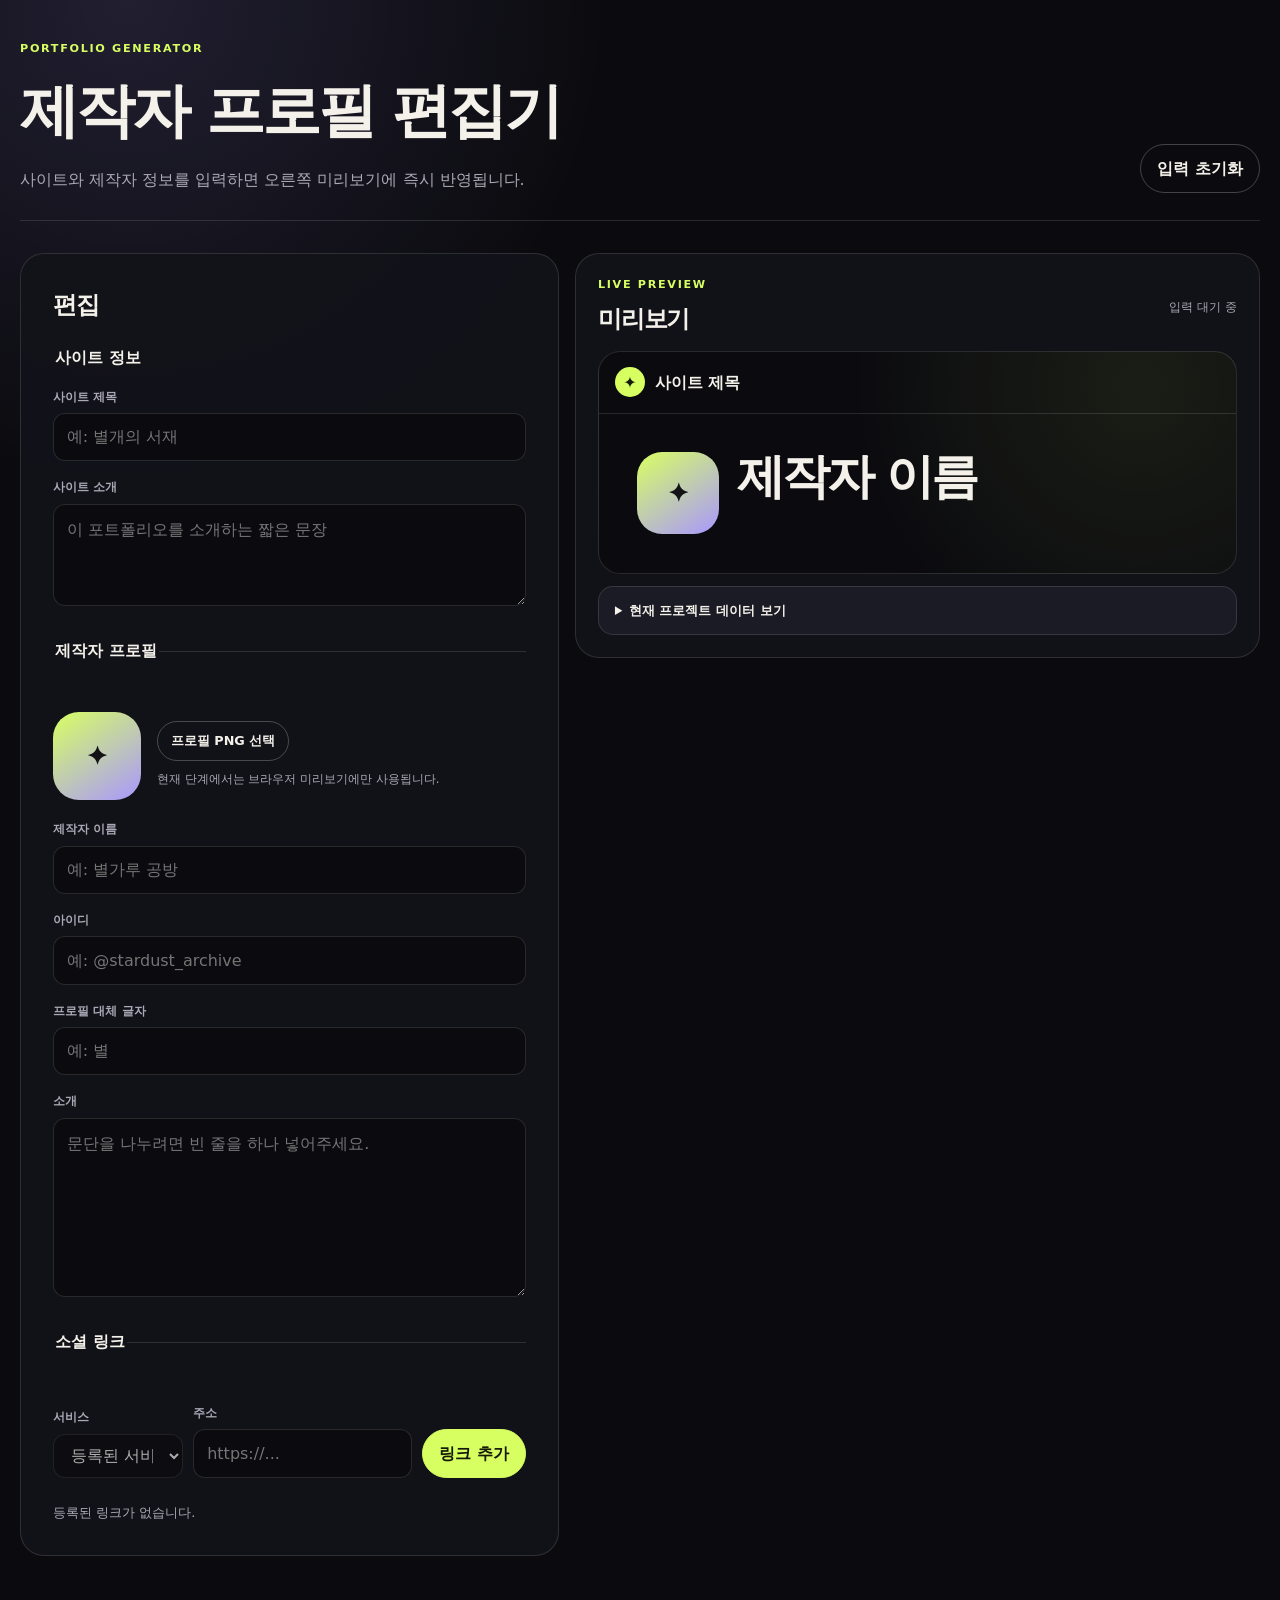
==== index.html @ fc2c6d21 "." ====
<!doctype html>
<html lang="ko">
<head>
  <meta charset="utf-8">
  <meta
    http-equiv="refresh"
    content="0; url=./generator/"
  >
  <title>포트폴리오 생성기</title>
</head>
<body>
  <p>
    <a href="./generator/">생성기 열기</a>
  </p>
</body>
</html>
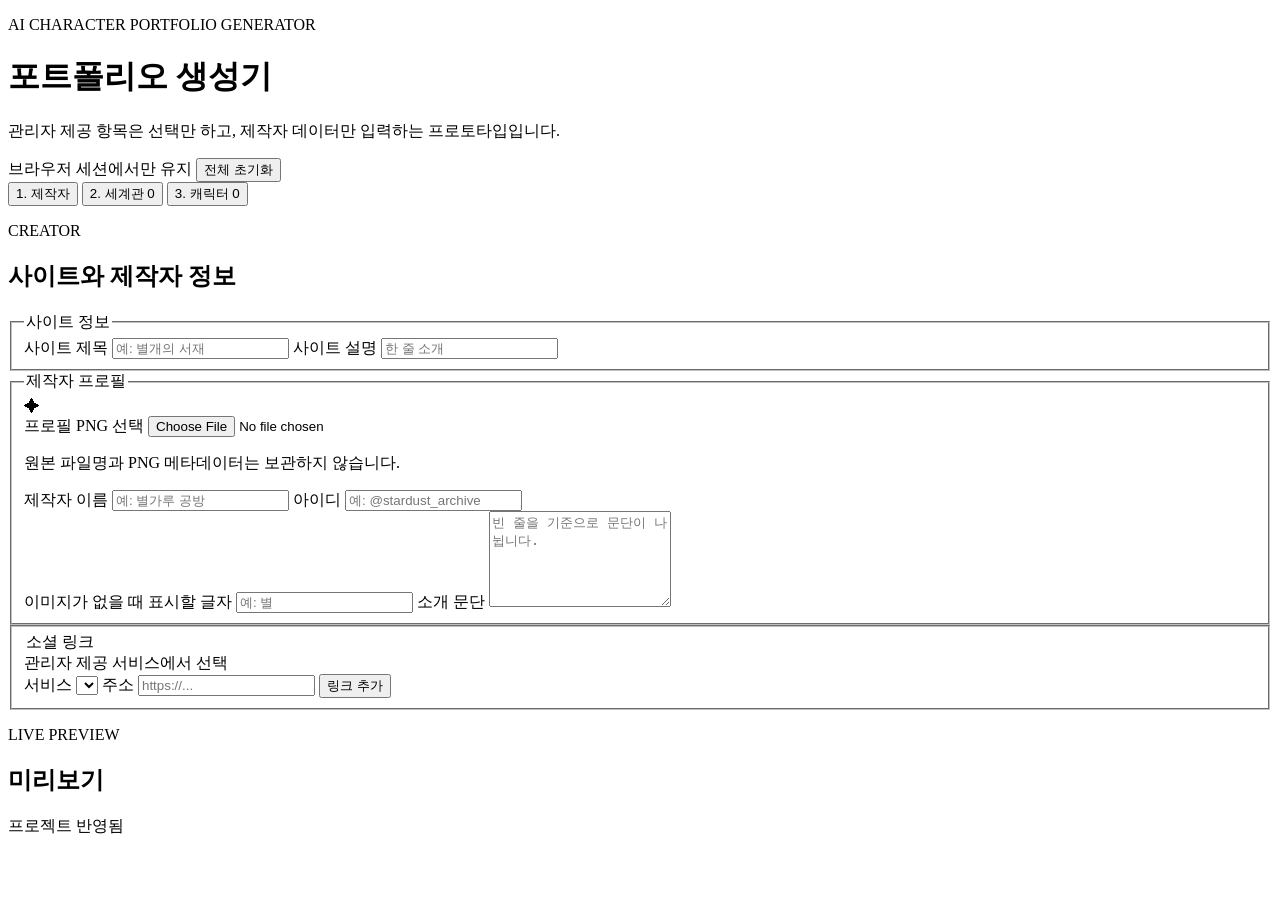
==== commit c103ca0f: "." ====
--- a/index.html
+++ b/index.html
@@ -2,15 +2,210 @@
 <html lang="ko">
 <head>
   <meta charset="utf-8">
-  <meta
-    http-equiv="refresh"
-    content="0; url=./generator/"
-  >
-  <title>포트폴리오 생성기</title>
+  <meta name="viewport" content="width=device-width, initial-scale=1">
+  <meta name="description" content="AI 캐릭터 포트폴리오 생성기 프로토타입">
+  <title>AI 캐릭터 포트폴리오 생성기</title>
+  <link rel="stylesheet" href="./generator.css">
 </head>
 <body>
-  <p>
-    <a href="./generator/">생성기 열기</a>
-  </p>
+  <header class="app-header">
+    <div>
+      <p class="eyebrow">AI CHARACTER PORTFOLIO GENERATOR</p>
+      <h1>포트폴리오 생성기</h1>
+      <p class="header-description">
+        관리자 제공 항목은 선택만 하고, 제작자 데이터만 입력하는 프로토타입입니다.
+      </p>
+    </div>
+
+    <div class="header-actions">
+      <span id="sessionStatus" class="session-status">브라우저 세션에서만 유지</span>
+      <button id="resetProjectButton" class="button button--ghost" type="button">
+        전체 초기화
+      </button>
+    </div>
+  </header>
+
+  <main class="generator-shell">
+    <nav class="editor-tabs" aria-label="생성기 편집 단계">
+      <button class="editor-tab is-active" type="button" data-editor-tab="profile">
+        1. 제작자
+      </button>
+      <button class="editor-tab" type="button" data-editor-tab="worlds">
+        2. 세계관
+        <span id="worldTabCount">0</span>
+      </button>
+      <button class="editor-tab" type="button" data-editor-tab="characters">
+        3. 캐릭터
+        <span id="characterTabCount">0</span>
+      </button>
+    </nav>
+
+    <div class="workspace">
+      <section class="editor-surface" aria-label="프로젝트 편집">
+        <section id="profilePanel" class="editor-panel is-active" data-editor-panel="profile">
+          <div class="panel-heading">
+            <div>
+              <p class="eyebrow">CREATOR</p>
+              <h2>사이트와 제작자 정보</h2>
+            </div>
+          </div>
+
+          <form id="profileForm" class="stack-form" novalidate>
+            <fieldset>
+              <legend>사이트 정보</legend>
+
+              <div class="field-grid field-grid--two">
+                <label class="field">
+                  <span>사이트 제목</span>
+                  <input id="siteTitleInput" type="text" maxlength="60" placeholder="예: 별개의 서재">
+                </label>
+
+                <label class="field">
+                  <span>사이트 설명</span>
+                  <input id="siteDescriptionInput" type="text" maxlength="180" placeholder="한 줄 소개">
+                </label>
+              </div>
+            </fieldset>
+
+            <fieldset>
+              <legend>제작자 프로필</legend>
+
+              <div class="image-upload-row">
+                <div class="editor-avatar" aria-hidden="true">
+                  <img id="avatarEditorImage" alt="" hidden>
+                  <span id="avatarEditorFallback">✦</span>
+                </div>
+
+                <div class="image-upload-copy">
+                  <label class="button button--outline file-button" for="avatarInput">
+                    프로필 PNG 선택
+                  </label>
+                  <input id="avatarInput" class="visually-hidden" type="file" accept="image/png">
+                  <p>
+                    원본 파일명과 PNG 메타데이터는 보관하지 않습니다.
+                  </p>
+                  <button id="removeAvatarButton" class="text-button text-button--danger" type="button" hidden>
+                    프로필 이미지 제거
+                  </button>
+                </div>
+              </div>
+
+              <div class="field-grid field-grid--two">
+                <label class="field">
+                  <span>제작자 이름</span>
+                  <input id="creatorNameInput" type="text" maxlength="50" placeholder="예: 별가루 공방">
+                </label>
+
+                <label class="field">
+                  <span>아이디</span>
+                  <input id="creatorHandleInput" type="text" maxlength="50" placeholder="예: @stardust_archive">
+                </label>
+              </div>
+
+              <label class="field">
+                <span>이미지가 없을 때 표시할 글자</span>
+                <input id="creatorFallbackInput" type="text" maxlength="2" placeholder="예: 별">
+              </label>
+
+              <label class="field">
+                <span>소개 문단</span>
+                <textarea id="creatorBioInput" rows="6" maxlength="1000" placeholder="빈 줄을 기준으로 문단이 나뉩니다."></textarea>
+              </label>
+            </fieldset>
+
+            <fieldset>
+              <div class="legend-row">
+                <legend>소셜 링크</legend>
+                <span class="admin-lock">관리자 제공 서비스에서 선택</span>
+              </div>
+
+              <div class="inline-builder">
+                <label class="field">
+                  <span>서비스</span>
+                  <select id="socialServiceSelect"></select>
+                </label>
+
+                <label class="field field--grow">
+                  <span>주소</span>
+                  <input id="socialUrlInput" type="url" inputmode="url" placeholder="https://...">
+                </label>
+
+                <button id="addSocialLinkButton" class="button button--primary" type="button">
+                  링크 추가
+                </button>
+              </div>
+
+              <p id="socialError" class="form-message form-message--error" role="alert" hidden></p>
+              <div id="socialLinkList" class="record-list record-list--compact"></div>
+            </fieldset>
+          </form>
+        </section>
+
+        <section id="worldsPanel" class="editor-panel" data-editor-panel="worlds" hidden>
+          <div class="panel-heading">
+            <div>
+              <p class="eyebrow">WORLDS</p>
+              <h2>세계관 관리</h2>
+            </div>
+            <button id="addWorldButton" class="button button--primary" type="button">
+              세계관 추가
+            </button>
+          </div>
+
+          <div class="manager-layout">
+            <section class="manager-list-column" aria-label="세계관 목록">
+              <div id="worldList" class="record-list"></div>
+            </section>
+
+            <section id="worldEditor" class="manager-editor-column empty-editor">
+              <p>세계관을 추가하거나 목록에서 선택하세요.</p>
+            </section>
+          </div>
+        </section>
+
+        <section id="charactersPanel" class="editor-panel" data-editor-panel="characters" hidden>
+          <div class="panel-heading">
+            <div>
+              <p class="eyebrow">CHARACTERS</p>
+              <h2>캐릭터 관리</h2>
+              <p class="panel-hint">
+                대표 캐릭터는 최대 3명입니다.
+                <strong id="featuredCount">0 / 3</strong>
+              </p>
+            </div>
+            <button id="addCharacterButton" class="button button--primary" type="button">
+              캐릭터 추가
+            </button>
+          </div>
+
+          <div class="manager-layout">
+            <section class="manager-list-column" aria-label="캐릭터 목록">
+              <div id="characterList" class="record-list"></div>
+            </section>
+
+            <section id="characterEditor" class="manager-editor-column empty-editor">
+              <p>캐릭터를 추가하거나 목록에서 선택하세요.</p>
+            </section>
+          </div>
+        </section>
+      </section>
+
+      <aside class="preview-surface" aria-label="포트폴리오 미리보기">
+        <div class="preview-heading">
+          <div>
+            <p class="eyebrow">LIVE PREVIEW</p>
+            <h2>미리보기</h2>
+          </div>
+          <span id="previewStatus">프로젝트 반영됨</span>
+        </div>
+
+        <div id="previewRoot" class="portfolio-preview" data-theme="dark"></div>
+      </aside>
+    </div>
+  </main>
+
+  <script src="./shared/admin-catalog.js"></script>
+  <script src="./shared/empty-project.js"></script>
+  <script src="./generator.js" defer></script>
 </body>
-</html>+</html>
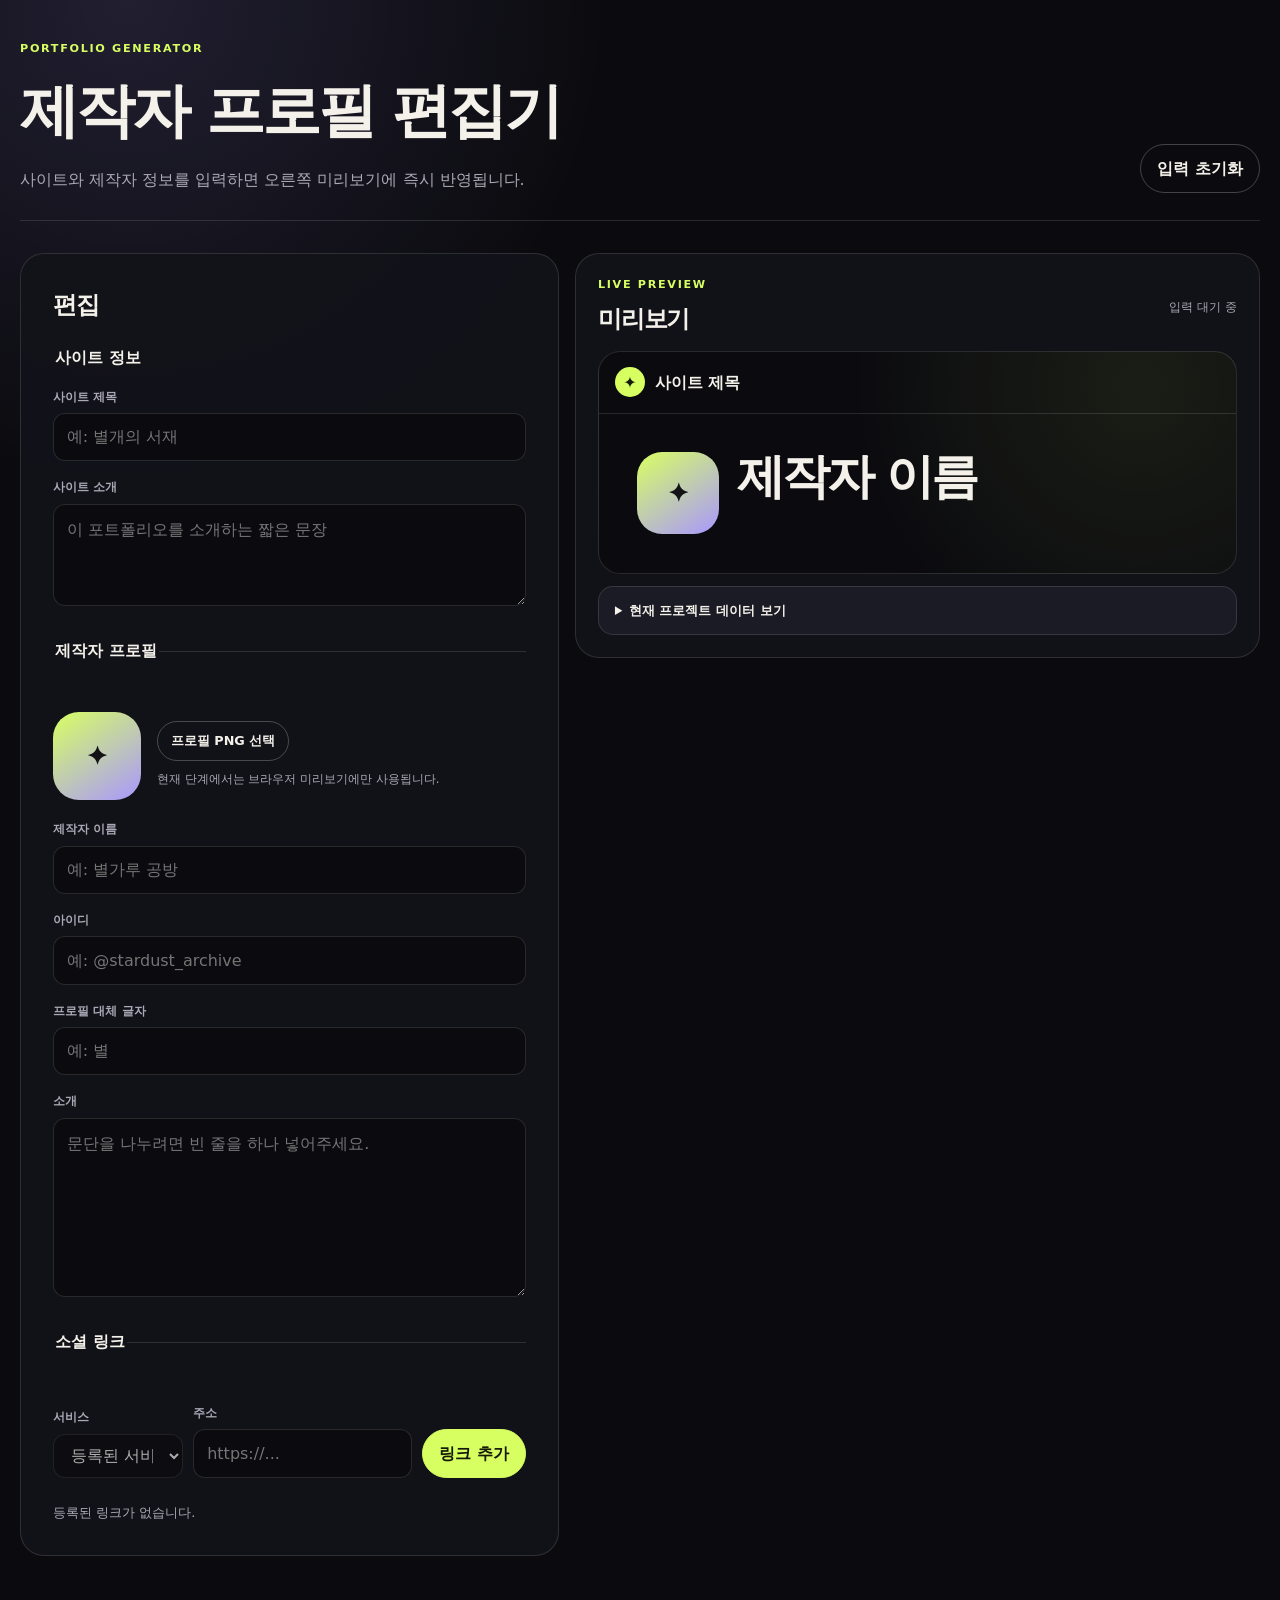
==== commit 6d344a19: "Revert "." This reverts commit c103ca0fd34646d64f149e497da7b92f575e0726." ====
--- a/index.html
+++ b/index.html
@@ -1,211 +1,16 @@
-<!doctype html>
-<html lang="ko">
-<head>
-  <meta charset="utf-8">
-  <meta name="viewport" content="width=device-width, initial-scale=1">
-  <meta name="description" content="AI 캐릭터 포트폴리오 생성기 프로토타입">
-  <title>AI 캐릭터 포트폴리오 생성기</title>
-  <link rel="stylesheet" href="./generator.css">
-</head>
-<body>
-  <header class="app-header">
-    <div>
-      <p class="eyebrow">AI CHARACTER PORTFOLIO GENERATOR</p>
-      <h1>포트폴리오 생성기</h1>
-      <p class="header-description">
-        관리자 제공 항목은 선택만 하고, 제작자 데이터만 입력하는 프로토타입입니다.
-      </p>
-    </div>
-
-    <div class="header-actions">
-      <span id="sessionStatus" class="session-status">브라우저 세션에서만 유지</span>
-      <button id="resetProjectButton" class="button button--ghost" type="button">
-        전체 초기화
-      </button>
-    </div>
-  </header>
-
-  <main class="generator-shell">
-    <nav class="editor-tabs" aria-label="생성기 편집 단계">
-      <button class="editor-tab is-active" type="button" data-editor-tab="profile">
-        1. 제작자
-      </button>
-      <button class="editor-tab" type="button" data-editor-tab="worlds">
-        2. 세계관
-        <span id="worldTabCount">0</span>
-      </button>
-      <button class="editor-tab" type="button" data-editor-tab="characters">
-        3. 캐릭터
-        <span id="characterTabCount">0</span>
-      </button>
-    </nav>
-
-    <div class="workspace">
-      <section class="editor-surface" aria-label="프로젝트 편집">
-        <section id="profilePanel" class="editor-panel is-active" data-editor-panel="profile">
-          <div class="panel-heading">
-            <div>
-              <p class="eyebrow">CREATOR</p>
-              <h2>사이트와 제작자 정보</h2>
-            </div>
-          </div>
-
-          <form id="profileForm" class="stack-form" novalidate>
-            <fieldset>
-              <legend>사이트 정보</legend>
-
-              <div class="field-grid field-grid--two">
-                <label class="field">
-                  <span>사이트 제목</span>
-                  <input id="siteTitleInput" type="text" maxlength="60" placeholder="예: 별개의 서재">
-                </label>
-
-                <label class="field">
-                  <span>사이트 설명</span>
-                  <input id="siteDescriptionInput" type="text" maxlength="180" placeholder="한 줄 소개">
-                </label>
-              </div>
-            </fieldset>
-
-            <fieldset>
-              <legend>제작자 프로필</legend>
-
-              <div class="image-upload-row">
-                <div class="editor-avatar" aria-hidden="true">
-                  <img id="avatarEditorImage" alt="" hidden>
-                  <span id="avatarEditorFallback">✦</span>
-                </div>
-
-                <div class="image-upload-copy">
-                  <label class="button button--outline file-button" for="avatarInput">
-                    프로필 PNG 선택
-                  </label>
-                  <input id="avatarInput" class="visually-hidden" type="file" accept="image/png">
-                  <p>
-                    원본 파일명과 PNG 메타데이터는 보관하지 않습니다.
-                  </p>
-                  <button id="removeAvatarButton" class="text-button text-button--danger" type="button" hidden>
-                    프로필 이미지 제거
-                  </button>
-                </div>
-              </div>
-
-              <div class="field-grid field-grid--two">
-                <label class="field">
-                  <span>제작자 이름</span>
-                  <input id="creatorNameInput" type="text" maxlength="50" placeholder="예: 별가루 공방">
-                </label>
-
-                <label class="field">
-                  <span>아이디</span>
-                  <input id="creatorHandleInput" type="text" maxlength="50" placeholder="예: @stardust_archive">
-                </label>
-              </div>
-
-              <label class="field">
-                <span>이미지가 없을 때 표시할 글자</span>
-                <input id="creatorFallbackInput" type="text" maxlength="2" placeholder="예: 별">
-              </label>
-
-              <label class="field">
-                <span>소개 문단</span>
-                <textarea id="creatorBioInput" rows="6" maxlength="1000" placeholder="빈 줄을 기준으로 문단이 나뉩니다."></textarea>
-              </label>
-            </fieldset>
-
-            <fieldset>
-              <div class="legend-row">
-                <legend>소셜 링크</legend>
-                <span class="admin-lock">관리자 제공 서비스에서 선택</span>
-              </div>
-
-              <div class="inline-builder">
-                <label class="field">
-                  <span>서비스</span>
-                  <select id="socialServiceSelect"></select>
-                </label>
-
-                <label class="field field--grow">
-                  <span>주소</span>
-                  <input id="socialUrlInput" type="url" inputmode="url" placeholder="https://...">
-                </label>
-
-                <button id="addSocialLinkButton" class="button button--primary" type="button">
-                  링크 추가
-                </button>
-              </div>
-
-              <p id="socialError" class="form-message form-message--error" role="alert" hidden></p>
-              <div id="socialLinkList" class="record-list record-list--compact"></div>
-            </fieldset>
-          </form>
-        </section>
-
-        <section id="worldsPanel" class="editor-panel" data-editor-panel="worlds" hidden>
-          <div class="panel-heading">
-            <div>
-              <p class="eyebrow">WORLDS</p>
-              <h2>세계관 관리</h2>
-            </div>
-            <button id="addWorldButton" class="button button--primary" type="button">
-              세계관 추가
-            </button>
-          </div>
-
-          <div class="manager-layout">
-            <section class="manager-list-column" aria-label="세계관 목록">
-              <div id="worldList" class="record-list"></div>
-            </section>
-
-            <section id="worldEditor" class="manager-editor-column empty-editor">
-              <p>세계관을 추가하거나 목록에서 선택하세요.</p>
-            </section>
-          </div>
-        </section>
-
-        <section id="charactersPanel" class="editor-panel" data-editor-panel="characters" hidden>
-          <div class="panel-heading">
-            <div>
-              <p class="eyebrow">CHARACTERS</p>
-              <h2>캐릭터 관리</h2>
-              <p class="panel-hint">
-                대표 캐릭터는 최대 3명입니다.
-                <strong id="featuredCount">0 / 3</strong>
-              </p>
-            </div>
-            <button id="addCharacterButton" class="button button--primary" type="button">
-              캐릭터 추가
-            </button>
-          </div>
-
-          <div class="manager-layout">
-            <section class="manager-list-column" aria-label="캐릭터 목록">
-              <div id="characterList" class="record-list"></div>
-            </section>
-
-            <section id="characterEditor" class="manager-editor-column empty-editor">
-              <p>캐릭터를 추가하거나 목록에서 선택하세요.</p>
-            </section>
-          </div>
-        </section>
-      </section>
-
-      <aside class="preview-surface" aria-label="포트폴리오 미리보기">
-        <div class="preview-heading">
-          <div>
-            <p class="eyebrow">LIVE PREVIEW</p>
-            <h2>미리보기</h2>
-          </div>
-          <span id="previewStatus">프로젝트 반영됨</span>
-        </div>
-
-        <div id="previewRoot" class="portfolio-preview" data-theme="dark"></div>
-      </aside>
-    </div>
-  </main>
-
-  <script src="./shared/admin-catalog.js"></script>
-  <script src="./shared/empty-project.js"></script>
-  <script src="./generator.js" defer></script>
-</body>
-</html>
+<!doctype html>
+<html lang="ko">
+<head>
+  <meta charset="utf-8">
+  <meta
+    http-equiv="refresh"
+    content="0; url=./generator/"
+  >
+  <title>포트폴리오 생성기</title>
+</head>
+<body>
+  <p>
+    <a href="./generator/">생성기 열기</a>
+  </p>
+</body>
+</html>
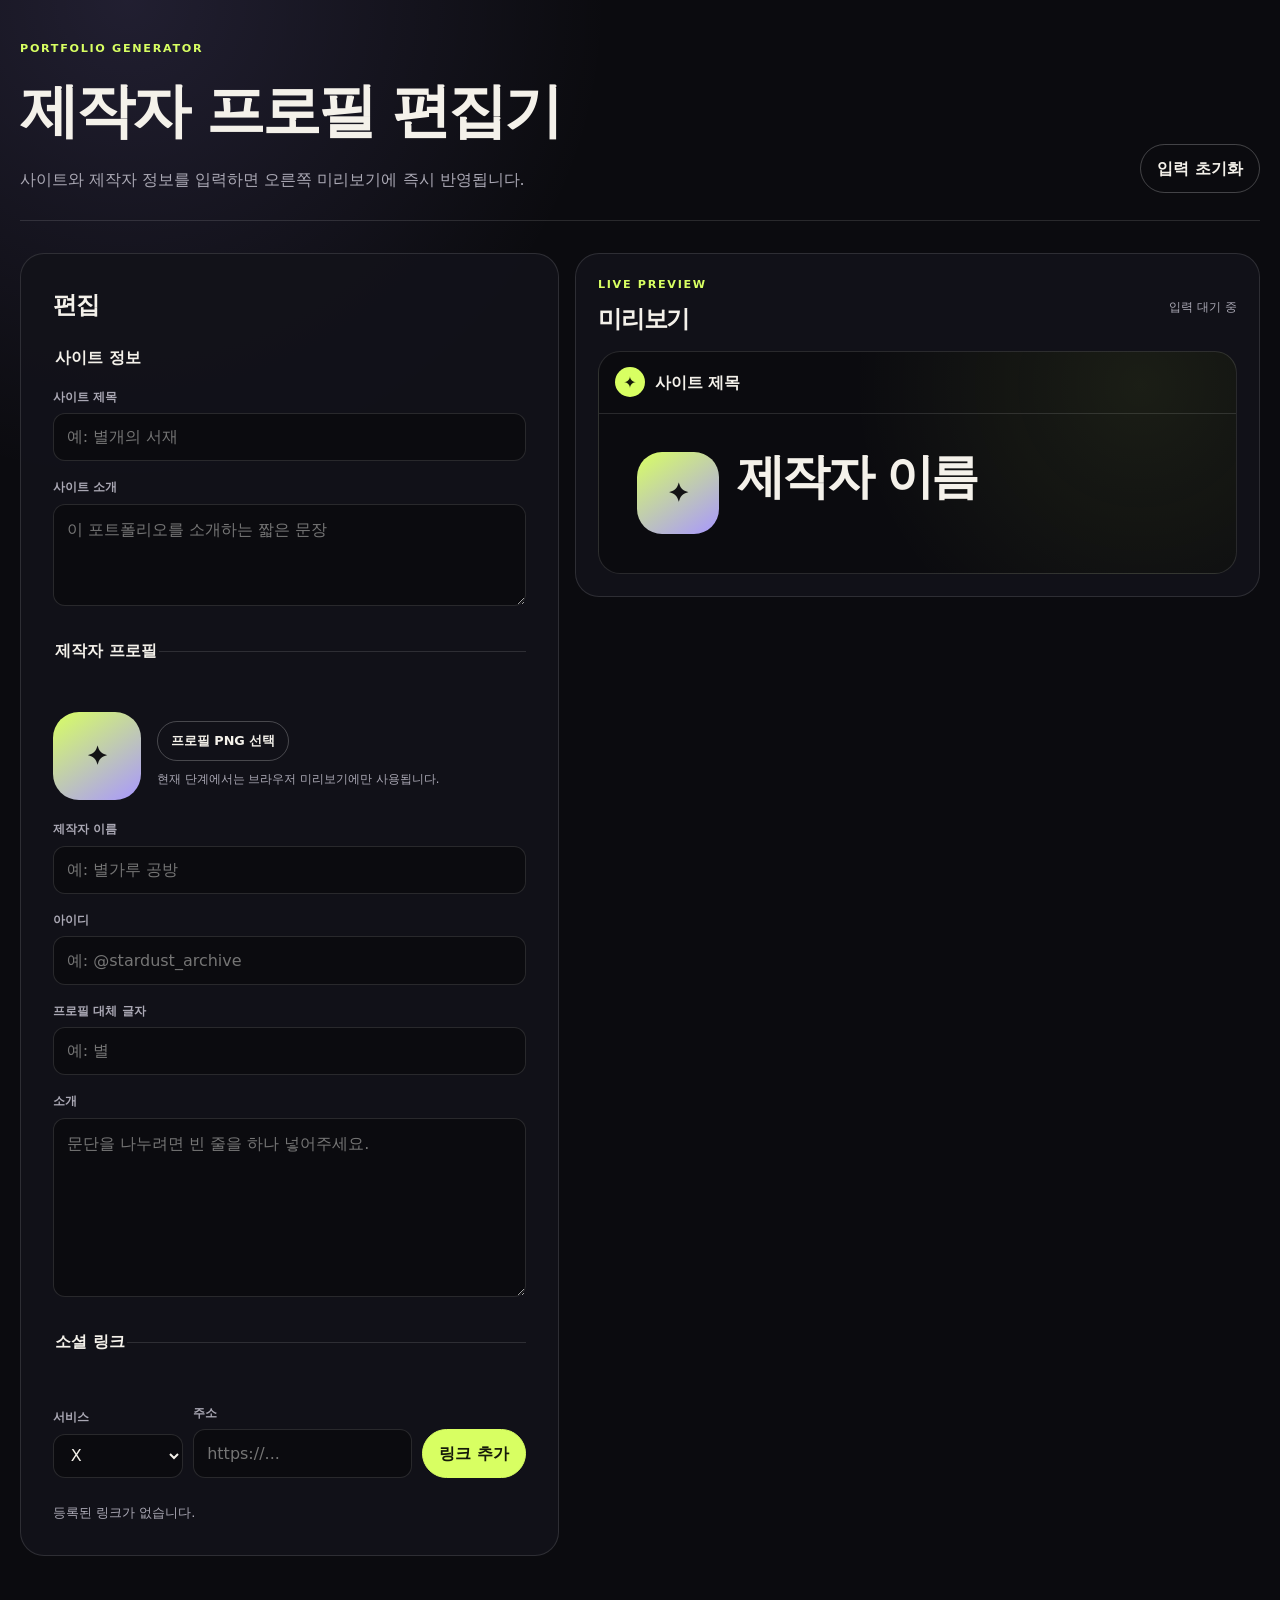
==== commit 4d06c57e: "메인 인덱스" ====
--- a/index.html
+++ b/index.html
@@ -1,16 +1,18 @@
-<!doctype html>
-<html lang="ko">
-<head>
-  <meta charset="utf-8">
-  <meta
-    http-equiv="refresh"
-    content="0; url=./generator/"
-  >
-  <title>포트폴리오 생성기</title>
-</head>
-<body>
-  <p>
-    <a href="./generator/">생성기 열기</a>
-  </p>
-</body>
-</html>+<!doctype html>
+<html lang="ko">
+<head>
+  <meta charset="utf-8">
+  <meta name="viewport" content="width=device-width, initial-scale=1">
+  <meta http-equiv="refresh" content="0; url=./generator/">
+  <title>포트폴리오 생성기</title>
+  <script>
+    window.location.replace("./generator/");
+  </script>
+</head>
+<body>
+  <p>
+    생성기로 이동하지 않으면
+    <a href="./generator/">여기를 눌러주세요.</a>
+  </p>
+</body>
+</html>
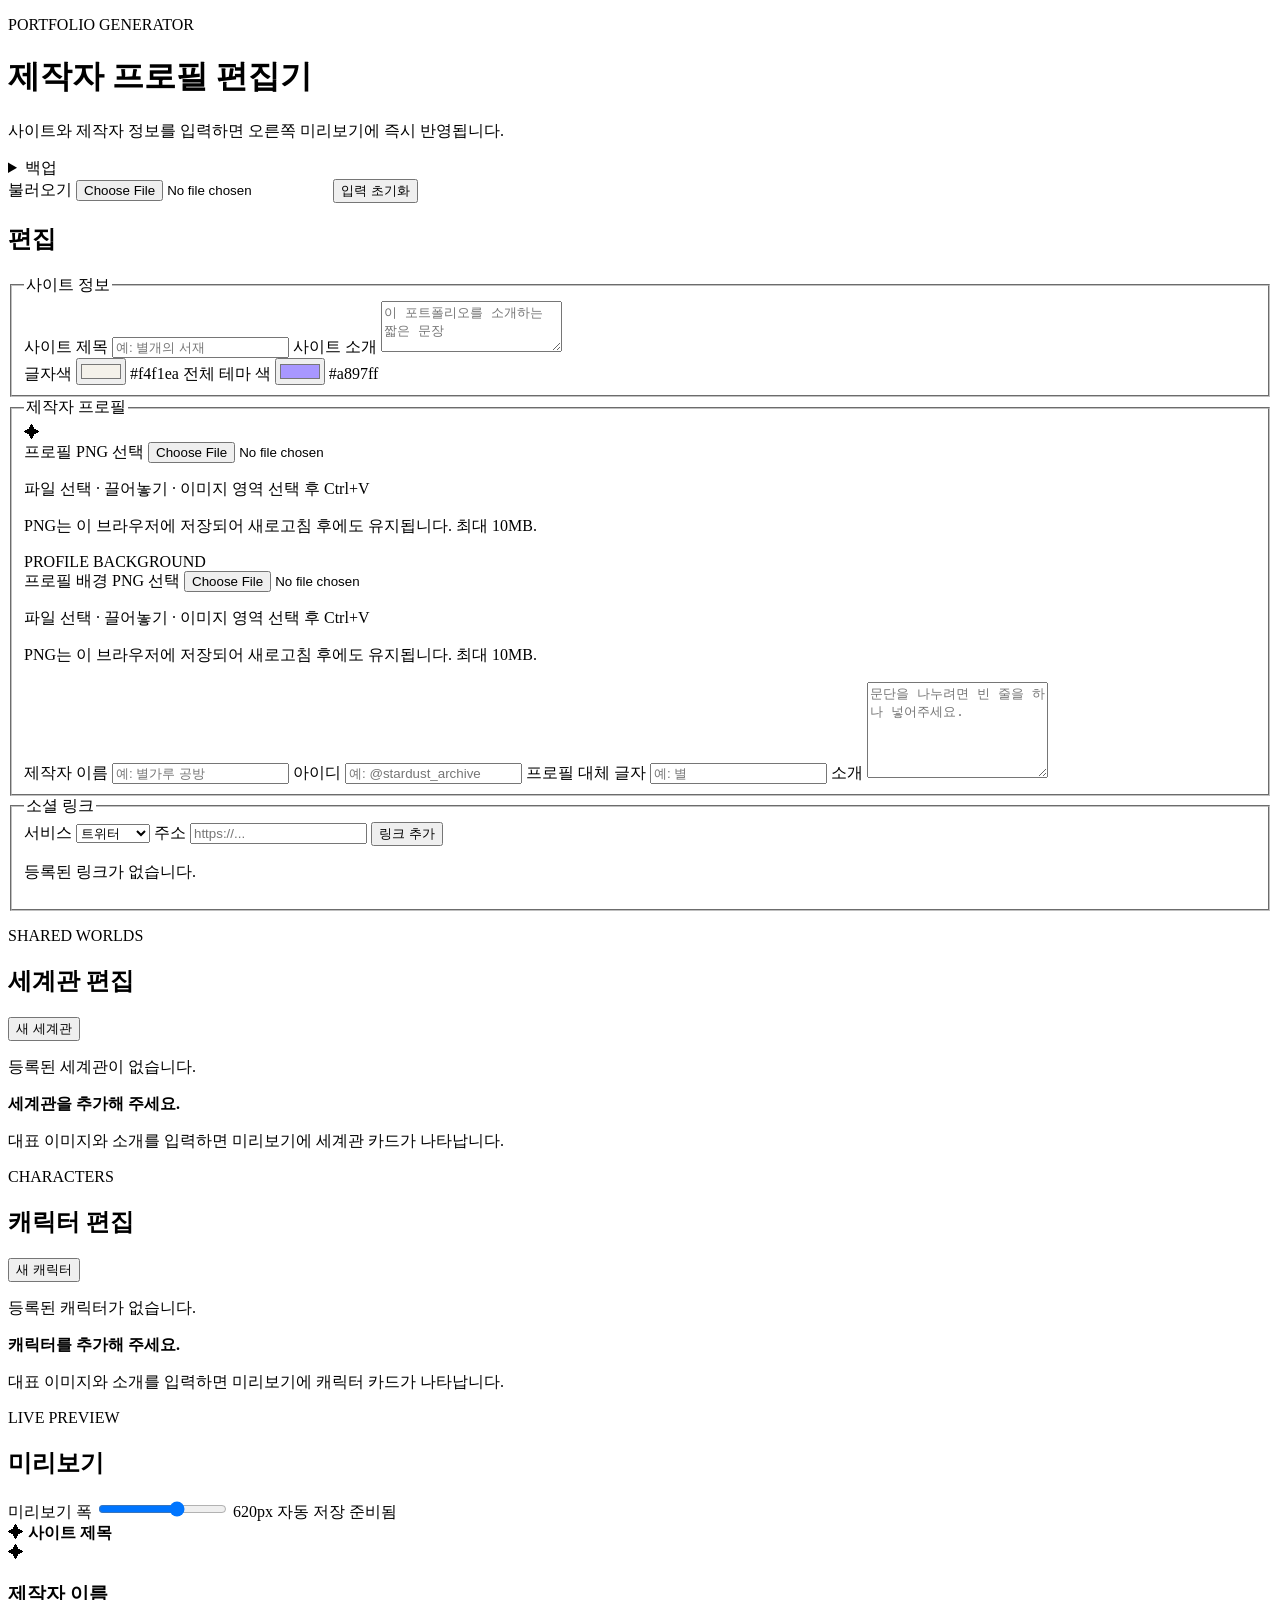
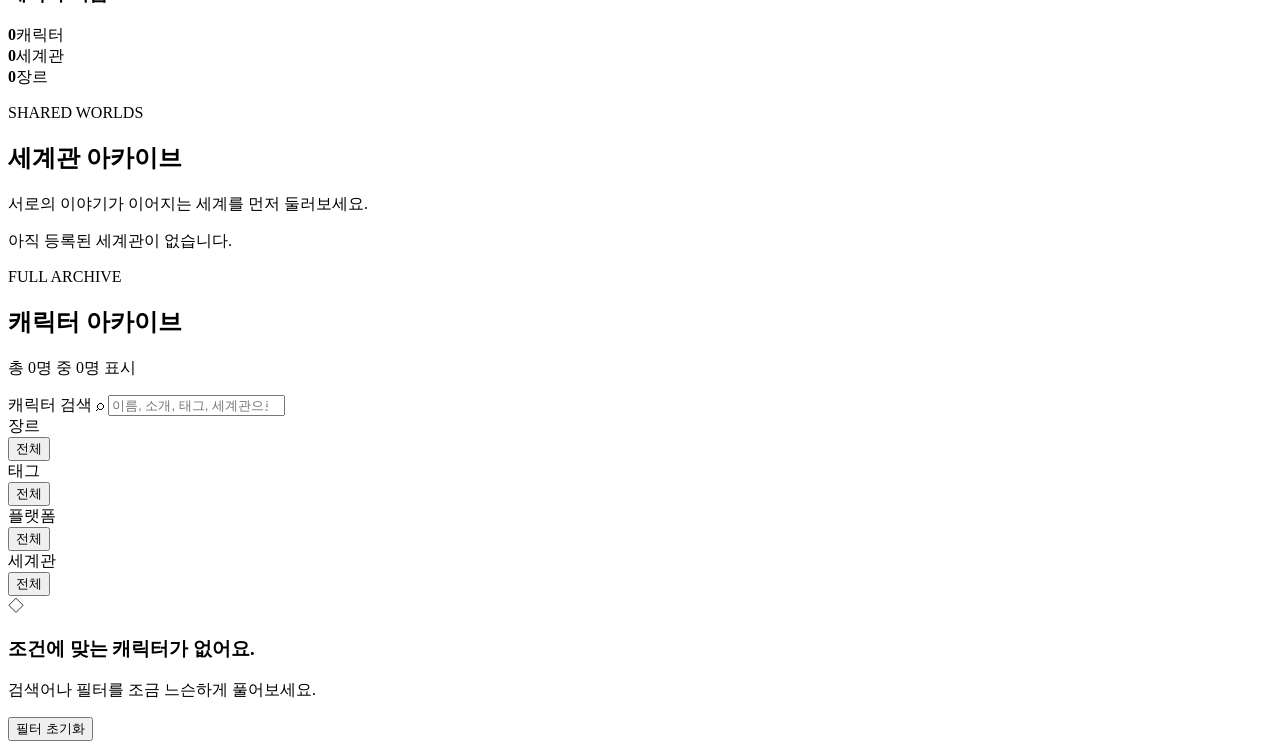
==== commit ae57fec1: "백업 수정" ====
--- a/index.html
+++ b/index.html
@@ -3,16 +3,812 @@
 <head>
   <meta charset="utf-8">
   <meta name="viewport" content="width=device-width, initial-scale=1">
-  <meta http-equiv="refresh" content="0; url=./generator/">
-  <title>포트폴리오 생성기</title>
-  <script>
-    window.location.replace("./generator/");
-  </script>
+  <title>AI 캐릭터 포트폴리오 생성기</title>
+  <link rel="stylesheet" href="./generator.css">
 </head>
 <body>
-  <p>
-    생성기로 이동하지 않으면
-    <a href="./generator/">여기를 눌러주세요.</a>
-  </p>
+  <header class="app-header">
+    <div>
+      <p class="eyebrow">PORTFOLIO GENERATOR</p>
+      <h1>제작자 프로필 편집기</h1>
+      <p>사이트와 제작자 정보를 입력하면 오른쪽 미리보기에 즉시 반영됩니다.</p>
+    </div>
+
+    <div class="header-actions" aria-label="프로젝트 관리">
+      <details class="backup-menu" id="backupMenu">
+        <summary class="secondary-button">백업</summary>
+        <div class="backup-menu-panel" aria-label="백업 형식 선택">
+          <button id="downloadTextBackupButton" type="button">
+            <strong>텍스트 저장</strong>
+            <small>프로젝트 데이터만 JSON으로 저장</small>
+          </button>
+          <button id="downloadFullBackupButton" type="button">
+            <strong>Netlify 배포 ZIP</strong>
+            <small>현재 포트폴리오와 PNG·MP3를 배포용 ZIP으로 저장</small>
+          </button>
+        </div>
+      </details>
+
+      <label class="secondary-button import-project-button" for="importProjectInput">
+        불러오기
+      </label>
+      <input
+        id="importProjectInput"
+        class="file-input"
+        type="file"
+        accept=".json,.zip,application/json,application/zip"
+      >
+
+      <button id="resetProjectButton" class="secondary-button" type="button">
+        입력 초기화
+      </button>
+    </div>
+  </header>
+
+  <main class="generator-layout">
+    <section class="editor-panel" aria-labelledby="editorTitle">
+      <h2 id="editorTitle">편집</h2>
+
+      <form id="profileForm" novalidate>
+        <fieldset>
+          <legend>사이트 정보</legend>
+
+          <label>
+            <span>사이트 제목</span>
+            <input
+              id="siteTitleInput"
+              type="text"
+              maxlength="60"
+              placeholder="예: 별개의 서재"
+            >
+          </label>
+
+          <label>
+            <span>사이트 소개</span>
+            <textarea
+              id="siteDescriptionInput"
+              rows="3"
+              maxlength="180"
+              placeholder="이 포트폴리오를 소개하는 짧은 문장"
+            ></textarea>
+          </label>
+
+          <div class="site-color-controls" aria-label="사이트 색상">
+            <label class="site-color-control">
+              <span>글자색</span>
+              <span class="site-color-input-row">
+                <input id="siteTextColorInput" type="color" value="#f4f1ea">
+                <output id="siteTextColorValue" for="siteTextColorInput">#f4f1ea</output>
+              </span>
+            </label>
+            <label class="site-color-control">
+              <span>전체 테마 색</span>
+              <span class="site-color-input-row">
+                <input id="siteThemeColorInput" type="color" value="#a897ff">
+                <output id="siteThemeColorValue" for="siteThemeColorInput">#a897ff</output>
+              </span>
+            </label>
+          </div>
+        </fieldset>
+
+        <fieldset>
+          <legend>제작자 프로필</legend>
+
+          <div class="avatar-editor image-drop-zone" data-image-drop-target="avatar" tabindex="0" role="group" aria-label="프로필 이미지 업로드 영역">
+            <div class="avatar-preview" aria-hidden="true">
+              <img id="avatarEditorPreview" alt="" hidden>
+              <span id="avatarEditorFallback">✦</span>
+            </div>
+
+            <div>
+              <label class="file-label" for="avatarInput">
+                프로필 PNG 선택
+              </label>
+              <input
+                id="avatarInput"
+                class="file-input"
+                type="file"
+                accept="image/png"
+              >
+              <p class="image-input-hint">파일 선택 · 끌어놓기 · 이미지 영역 선택 후 Ctrl+V</p>
+              <p
+                id="avatarStorageStatus"
+                class="field-help"
+                role="status"
+                aria-live="polite"
+              >
+                PNG는 이 브라우저에 저장되어 새로고침 후에도 유지됩니다.
+                최대 10MB.
+              </p>
+              <button id="removeAvatarButton" class="text-button" type="button" hidden>
+                이미지 제거
+              </button>
+            </div>
+          </div>
+
+          <div
+            class="profile-background-editor image-drop-zone"
+            data-image-drop-target="profile-background"
+            tabindex="0"
+            role="group"
+            aria-label="프로필 배경 이미지 업로드 영역"
+          >
+            <div class="profile-background-editor-preview" aria-hidden="true">
+              <img id="profileBackgroundEditorPreview" alt="" hidden>
+              <span id="profileBackgroundEditorFallback">PROFILE BACKGROUND</span>
+            </div>
+            <div>
+              <label class="file-label" for="profileBackgroundInput">
+                프로필 배경 PNG 선택
+              </label>
+              <input
+                id="profileBackgroundInput"
+                class="file-input"
+                type="file"
+                accept="image/png"
+              >
+              <p class="image-input-hint">
+                파일 선택 · 끌어놓기 · 이미지 영역 선택 후 Ctrl+V
+              </p>
+              <p
+                id="profileBackgroundStorageStatus"
+                class="field-help"
+                role="status"
+                aria-live="polite"
+              >
+                PNG는 이 브라우저에 저장되어 새로고침 후에도 유지됩니다.
+                최대 10MB.
+              </p>
+              <button
+                id="removeProfileBackgroundButton"
+                class="text-button"
+                type="button"
+                hidden
+              >
+                배경 이미지 제거
+              </button>
+            </div>
+          </div>
+
+          <label>
+            <span>제작자 이름</span>
+            <input
+              id="creatorNameInput"
+              type="text"
+              maxlength="50"
+              placeholder="예: 별가루 공방"
+            >
+          </label>
+
+          <label>
+            <span>아이디</span>
+            <input
+              id="creatorHandleInput"
+              type="text"
+              maxlength="50"
+              placeholder="예: @stardust_archive"
+            >
+          </label>
+
+          <label>
+            <span>프로필 대체 글자</span>
+            <input
+              id="creatorFallbackInput"
+              type="text"
+              maxlength="2"
+              placeholder="예: 별"
+            >
+          </label>
+
+          <label>
+            <span>소개</span>
+            <textarea
+              id="creatorBioInput"
+              rows="6"
+              maxlength="800"
+              placeholder="문단을 나누려면 빈 줄을 하나 넣어주세요."
+            ></textarea>
+          </label>
+        </fieldset>
+
+        <fieldset>
+          <legend>소셜 링크</legend>
+
+          <div class="social-entry">
+            <label>
+              <span>서비스</span>
+              <select id="socialServiceSelect"></select>
+            </label>
+
+            <label>
+              <span>주소</span>
+              <input
+                id="socialUrlInput"
+                type="url"
+                inputmode="url"
+                placeholder="https://..."
+              >
+            </label>
+
+            <button id="addSocialLinkButton" class="primary-button" type="button">
+              링크 추가
+            </button>
+          </div>
+
+          <p id="socialError" class="form-error" role="alert" hidden></p>
+
+          <div id="socialLinkList" class="social-link-list">
+            <p class="empty-message">등록된 링크가 없습니다.</p>
+          </div>
+        </fieldset>
+      </form>
+
+      <section class="world-editor-section" aria-labelledby="worldEditorTitle">
+        <header class="editor-section-heading">
+          <div>
+            <p class="eyebrow">SHARED WORLDS</p>
+            <h2 id="worldEditorTitle">세계관 편집</h2>
+          </div>
+          <button id="addWorldButton" class="primary-button" type="button">
+            새 세계관
+          </button>
+        </header>
+
+        <div class="world-editor-layout">
+          <aside class="world-editor-sidebar" aria-label="세계관 목록">
+            <div id="worldEditorList" class="world-editor-list">
+              <p class="empty-message">등록된 세계관이 없습니다.</p>
+            </div>
+          </aside>
+
+          <div id="worldEditorEmpty" class="world-editor-empty">
+            <strong>세계관을 추가해 주세요.</strong>
+            <p>대표 이미지와 소개를 입력하면 미리보기에 세계관 카드가 나타납니다.</p>
+          </div>
+
+          <form id="worldForm" class="world-form" novalidate hidden>
+            <div class="world-form-actions" aria-label="선택한 세계관 관리">
+              <button id="moveWorldUpButton" class="secondary-button" type="button">
+                위로
+              </button>
+              <button id="moveWorldDownButton" class="secondary-button" type="button">
+                아래로
+              </button>
+              <button id="deleteWorldButton" class="danger-button" type="button">
+                세계관 삭제
+              </button>
+            </div>
+
+            <div class="world-image-editor image-drop-zone" data-image-drop-target="world" tabindex="0" role="group" aria-label="세계관 이미지 업로드 영역">
+              <div class="world-image-editor-preview" aria-hidden="true">
+                <img id="worldImageEditorPreview" alt="" hidden>
+                <span id="worldImageEditorFallback">WORLD</span>
+              </div>
+
+              <div>
+                <label class="file-label" for="worldImageInput">
+                  세계관 대표 PNG 선택
+                </label>
+                <input
+                  id="worldImageInput"
+                  class="file-input"
+                  type="file"
+                  accept="image/png"
+                >
+                <p class="image-input-hint">파일 선택 · 끌어놓기 · 이미지 영역 선택 후 Ctrl+V</p>
+                <p
+                  id="worldImageStorageStatus"
+                  class="field-help"
+                  role="status"
+                  aria-live="polite"
+                >
+                  PNG는 이 브라우저에 저장되어 새로고침 후에도 유지됩니다. 최대 10MB.
+                </p>
+                <button id="removeWorldImageButton" class="text-button" type="button" hidden>
+                  이미지 제거
+                </button>
+              </div>
+            </div>
+
+            <label>
+              <span>세계관 이름</span>
+              <input
+                id="worldNameInput"
+                type="text"
+                placeholder="예: 별의 왕관"
+              >
+            </label>
+
+            <label>
+              <span>부제</span>
+              <input
+                id="worldSubtitleInput"
+                type="text"
+                placeholder="예: 사라진 별과 패전국을 둘러싼 왕국 연대기"
+              >
+            </label>
+
+            <label>
+              <span>태그</span>
+              <input
+                id="worldTagsInput"
+                type="text"
+                placeholder="왕국, 천문, 정치극"
+              >
+              <small class="field-help">쉼표로 구분해 주세요.</small>
+            </label>
+
+            <label>
+              <span>세계관 소개</span>
+              <textarea
+                id="worldDescriptionInput"
+                rows="7"
+                placeholder="문단을 나누려면 빈 줄을 하나 넣어주세요."
+              ></textarea>
+            </label>
+
+            <details
+              class="world-music-editor music-editor editor-fold"
+              aria-labelledby="worldMusicTitle"
+            >
+              <summary class="editor-fold-summary">
+                <span>
+                  <strong class="field-label" id="worldMusicTitle">음악</strong>
+                  <small>세계관과 어울리는 MP3 또는 YouTube 음악을 등록합니다.</small>
+                </span>
+                <b aria-hidden="true">⌄</b>
+              </summary>
+              <div class="editor-fold-body">
+                <div class="editor-fold-action-row">
+                  <button id="addWorldMusicButton" class="secondary-button" type="button">트랙 추가</button>
+                </div>
+                <p class="field-help">MP3는 브라우저에 저장되고 전체 백업 ZIP에 포함됩니다. YouTube는 링크만 저장됩니다.</p>
+                <div id="worldMusicList" class="music-editor-list">
+                  <p class="empty-message">등록된 음악이 없습니다.</p>
+                </div>
+              </div>
+            </details>
+
+            <details
+              class="world-character-link-editor editor-fold"
+              aria-labelledby="worldCharacterLinkTitle"
+            >
+              <summary class="editor-fold-summary">
+                <span>
+                  <strong class="field-label" id="worldCharacterLinkTitle">연결 캐릭터</strong>
+                  <small>현재 세계관에 포함할 캐릭터를 선택합니다.</small>
+                </span>
+                <b aria-hidden="true">⌄</b>
+              </summary>
+              <div class="editor-fold-body">
+                <div id="worldCharacterLinkList" class="world-character-link-list">
+                  <p class="empty-message">등록된 캐릭터가 없습니다.</p>
+                </div>
+              </div>
+            </details>
+
+            <details class="world-section-editor editor-fold" aria-labelledby="worldSectionsTitle">
+              <summary class="editor-fold-summary">
+                <span>
+                  <strong class="field-label" id="worldSectionsTitle">추가 정보</strong>
+                  <small>세계의 핵심, 주요 갈등처럼 상세창에 표시할 내용을 추가합니다.</small>
+                </span>
+                <b aria-hidden="true">⌄</b>
+              </summary>
+              <div class="editor-fold-body">
+                <div class="editor-fold-action-row">
+                  <button id="addWorldSectionButton" class="secondary-button" type="button">항목 추가</button>
+                </div>
+                <div id="worldSectionList" class="world-section-editor-list">
+                  <p class="empty-message">추가 정보가 없습니다.</p>
+                </div>
+              </div>
+            </details>
+          </form>
+        </div>
+      </section>
+
+      <section class="character-editor-section" aria-labelledby="characterEditorTitle">
+        <header class="character-editor-heading">
+          <div>
+            <p class="eyebrow">CHARACTERS</p>
+            <h2 id="characterEditorTitle">캐릭터 편집</h2>
+          </div>
+          <button id="addCharacterButton" class="primary-button" type="button">
+            새 캐릭터
+          </button>
+        </header>
+
+        <div class="character-editor-layout">
+          <aside class="character-editor-sidebar" aria-label="캐릭터 목록">
+            <div id="characterEditorList" class="character-editor-list">
+              <p class="empty-message">등록된 캐릭터가 없습니다.</p>
+            </div>
+          </aside>
+
+          <div id="characterEditorEmpty" class="character-editor-empty">
+            <strong>캐릭터를 추가해 주세요.</strong>
+            <p>대표 이미지와 소개를 입력하면 미리보기에 캐릭터 카드가 나타납니다.</p>
+          </div>
+
+          <form id="characterForm" class="character-form" novalidate hidden>
+            <div class="character-form-actions" aria-label="선택한 캐릭터 관리">
+              <button id="moveCharacterUpButton" class="secondary-button" type="button">위로</button>
+              <button id="moveCharacterDownButton" class="secondary-button" type="button">아래로</button>
+              <button id="deleteCharacterButton" class="character-danger-button" type="button">캐릭터 삭제</button>
+            </div>
+
+            <details class="character-image-editor editor-fold image-drop-zone" data-image-drop-target="character" tabindex="0" aria-labelledby="characterImagesTitle" open>
+              <summary class="editor-fold-summary">
+                <span>
+                  <strong class="character-field-label" id="characterImagesTitle">캐릭터 이미지</strong>
+                  <small>PNG 이미지를 최대 5장까지 등록할 수 있습니다. 첫 이미지가 대표 이미지입니다.</small>
+                </span>
+                <b aria-hidden="true">⌄</b>
+              </summary>
+              <div class="editor-fold-body">
+                <div class="editor-fold-action-row">
+                  <label class="file-label" for="characterImageInput">PNG 추가</label>
+                  <input id="characterImageInput" class="file-input" type="file" accept="image/png" multiple>
+                </div>
+                <p class="image-input-hint">파일 선택 · 끌어놓기 · 이미지 영역 선택 후 Ctrl+V</p>
+                <p id="characterImageStorageStatus" class="field-help" role="status" aria-live="polite">
+                  PNG는 이 브라우저에 저장되어 새로고침 후에도 유지됩니다. 이미지당 최대 10MB.
+                </p>
+                <div id="characterImageList" class="character-image-list">
+                  <p class="empty-message">등록된 이미지가 없습니다.</p>
+                </div>
+              </div>
+            </details>
+
+            <label>
+              <span>캐릭터 이름</span>
+              <input id="characterNameInput" type="text" placeholder="예: 리라 베일">
+            </label>
+
+            <label>
+              <span>부제</span>
+              <input id="characterSubtitleInput" type="text" placeholder="예: 별을 잃어버린 천문학자">
+            </label>
+
+            <label>
+              <span>세계관</span>
+              <select id="characterWorldSelect"></select>
+            </label>
+
+            <label class="character-featured-option">
+              <input id="characterFeaturedInput" type="checkbox">
+              <span>
+                <strong>추천 캐릭터로 표시</strong>
+                <small>추천 캐릭터는 최대 3명까지 지정할 수 있습니다.</small>
+              </span>
+            </label>
+
+            <details class="character-genre-editor editor-fold" aria-labelledby="characterGenresTitle" open>
+              <summary class="editor-fold-summary">
+                <span>
+                  <strong class="character-field-label" id="characterGenresTitle">장르</strong>
+                  <small>관리자 카탈로그에 등록된 장르에서 선택합니다.</small>
+                </span>
+                <b aria-hidden="true">⌄</b>
+              </summary>
+              <div class="editor-fold-body">
+                <div id="characterGenreList" class="character-option-grid"></div>
+              </div>
+            </details>
+
+            <label>
+              <span>태그</span>
+              <input id="characterTagsInput" type="text" placeholder="천문학자, 쌍방구원, 느린관계">
+              <small class="field-help">쉼표로 구분해 주세요.</small>
+            </label>
+
+            <label>
+              <span>캐릭터 소개</span>
+              <textarea id="characterDescriptionInput" rows="7" placeholder="문단을 나누려면 빈 줄을 하나 넣어주세요."></textarea>
+            </label>
+
+            <details
+              class="character-music-editor music-editor editor-fold"
+              aria-labelledby="characterMusicTitle"
+            >
+              <summary class="editor-fold-summary">
+                <span>
+                  <strong class="character-field-label" id="characterMusicTitle">음악</strong>
+                  <small>캐릭터와 어울리는 MP3 또는 YouTube 음악을 등록합니다.</small>
+                </span>
+                <b aria-hidden="true">⌄</b>
+              </summary>
+              <div class="editor-fold-body">
+                <div class="editor-fold-action-row">
+                  <button id="addCharacterMusicButton" class="secondary-button" type="button">트랙 추가</button>
+                </div>
+                <p class="field-help">MP3는 브라우저에 저장되고 전체 백업 ZIP에 포함됩니다. YouTube는 링크만 저장됩니다.</p>
+                <div id="characterMusicList" class="music-editor-list">
+                  <p class="empty-message">등록된 음악이 없습니다.</p>
+                </div>
+              </div>
+            </details>
+
+            <details class="character-platform-editor editor-fold" aria-labelledby="characterPlatformsTitle">
+              <summary class="editor-fold-summary">
+                <span>
+                  <strong class="character-field-label" id="characterPlatformsTitle">플랫폼</strong>
+                  <small>플랫폼을 선택하고 캐릭터 페이지 주소를 입력합니다.</small>
+                </span>
+                <b aria-hidden="true">⌄</b>
+              </summary>
+              <div class="editor-fold-body">
+                <div id="characterPlatformList" class="character-platform-editor-list"></div>
+              </div>
+            </details>
+
+            <details class="character-content-editor editor-fold" aria-labelledby="characterContentsTitle">
+              <summary class="editor-fold-summary">
+                <span>
+                  <strong class="character-field-label" id="characterContentsTitle">추가 콘텐츠</strong>
+                  <small>제작 비하인드, 과거, 비밀 설정처럼 상세창에 표시할 내용을 추가합니다.</small>
+                </span>
+                <b aria-hidden="true">⌄</b>
+              </summary>
+              <div class="editor-fold-body">
+                <div class="editor-fold-action-row">
+                  <button id="addCharacterContentButton" class="secondary-button" type="button">항목 추가</button>
+                </div>
+                <div id="characterContentList" class="character-content-editor-list">
+                  <p class="empty-message">추가 콘텐츠가 없습니다.</p>
+                </div>
+              </div>
+            </details>
+          </form>
+        </div>
+      </section>
+    </section>
+
+    <section class="preview-panel" aria-labelledby="previewTitle">
+      <div class="preview-toolbar">
+        <div>
+          <p class="eyebrow">LIVE PREVIEW</p>
+          <h2 id="previewTitle">미리보기</h2>
+        </div>
+        <label class="preview-width-control" for="previewWidthInput">
+          <span>미리보기 폭</span>
+          <input id="previewWidthInput" type="range" min="380" max="760" step="10" value="620">
+          <output id="previewWidthOutput" for="previewWidthInput">620px</output>
+        </label>
+        <span id="saveStatus" class="save-status" role="status" aria-live="polite">자동 저장 준비 중</span>
+      </div>
+
+      <div class="preview-viewport" id="previewViewport">
+        <div class="preview-canvas" id="previewCanvas">
+      <article class="portfolio-preview">
+        <header class="preview-brand">
+          <span class="preview-brand-mark" aria-hidden="true">✦</span>
+          <strong id="previewSiteTitle">사이트 제목</strong>
+        </header>
+
+        <div class="preview-profile">
+          <div class="preview-profile-background" aria-hidden="true">
+            <img id="previewProfileBackgroundImage" alt="" hidden>
+          </div>
+
+          <div class="preview-avatar" aria-hidden="true">
+            <img id="previewAvatarImage" alt="" hidden>
+            <span id="previewAvatarFallback">✦</span>
+          </div>
+
+          <div class="preview-profile-copy">
+            <p id="previewSiteDescription" class="preview-manifesto"></p>
+            <h3 id="previewCreatorName">제작자 이름</h3>
+            <p id="previewCreatorHandle" class="preview-handle"></p>
+            <div id="previewCreatorBio" class="preview-bio"></div>
+            <div id="previewCreatorLinks" class="preview-social-links"></div>
+            <div class="hero-stats" aria-label="아카이브 요약">
+              <div><strong id="previewCharacterCount">0</strong><span>캐릭터</span></div>
+              <div><strong id="previewWorldCount">0</strong><span>세계관</span></div>
+              <div><strong id="previewGenreCount">0</strong><span>장르</span></div>
+            </div>
+          </div>
+        </div>
+      </article>
+
+      <section class="stardust-character-preview character-featured-preview" id="previewFeaturedSection" aria-labelledby="previewFeaturedTitle" hidden>
+        <div class="character-preview-heading">
+          <div>
+            <p class="eyebrow">FEATURED CHARACTERS</p>
+            <h2 id="previewFeaturedTitle">추천 캐릭터</h2>
+          </div>
+          <p>지금 가장 먼저 만나볼 캐릭터입니다.</p>
+        </div>
+        <div class="character-featured-grid" id="previewFeaturedGrid"></div>
+      </section>
+
+      <section class="stardust-world-preview" id="previewWorldSection" aria-labelledby="previewWorldTitle">
+        <div class="world-preview-section-heading">
+          <div>
+            <p class="eyebrow">SHARED WORLDS</p>
+            <h2 id="previewWorldTitle">세계관 아카이브</h2>
+          </div>
+          <p>서로의 이야기가 이어지는 세계를 먼저 둘러보세요.</p>
+        </div>
+
+        <div class="world-grid" id="previewWorldGrid"></div>
+        <div class="archive-toggle-wrap" id="previewWorldToggleWrap" hidden>
+          <button
+            class="archive-toggle"
+            id="previewWorldToggle"
+            type="button"
+            aria-controls="previewWorldGrid"
+            aria-expanded="false"
+          >
+            <span>세계관 더보기</span>
+            <b aria-hidden="true">↓</b>
+          </button>
+        </div>
+        <p id="previewWorldEmpty" class="world-preview-empty">
+          아직 등록된 세계관이 없습니다.
+        </p>
+      </section>
+
+      <section class="stardust-character-preview character-archive-preview" id="previewCharacterSection" aria-labelledby="previewCharacterTitle">
+        <div class="character-preview-heading character-archive-heading">
+          <div>
+            <p class="eyebrow">FULL ARCHIVE</p>
+            <h2 id="previewCharacterTitle">캐릭터 아카이브</h2>
+          </div>
+          <p id="previewCharacterResultSummary" aria-live="polite">총 0명 중 0명 표시</p>
+        </div>
+
+        <div class="controls" aria-label="캐릭터 검색 및 필터">
+          <label class="search-box">
+            <span class="sr-only">캐릭터 검색</span>
+            <span aria-hidden="true">⌕</span>
+            <input
+              id="previewCharacterSearchInput"
+              type="search"
+              placeholder="이름, 소개, 태그, 세계관으로 검색"
+              autocomplete="off"
+            >
+          </label>
+
+          <div class="filter-row">
+            <div class="filter-group" aria-labelledby="previewGenreFilterLabel">
+              <span class="filter-label" id="previewGenreFilterLabel">장르</span>
+              <div class="chip-list" id="previewGenreFilters"></div>
+            </div>
+            <div class="filter-group" aria-labelledby="previewTagFilterLabel">
+              <span class="filter-label" id="previewTagFilterLabel">태그</span>
+              <div class="chip-list" id="previewTagFilters"></div>
+            </div>
+            <div class="filter-group" aria-labelledby="previewPlatformFilterLabel">
+              <span class="filter-label" id="previewPlatformFilterLabel">플랫폼</span>
+              <div class="chip-list" id="previewPlatformFilters"></div>
+            </div>
+            <div class="filter-group filter-group--world" aria-labelledby="previewWorldFilterLabel">
+              <span class="filter-label" id="previewWorldFilterLabel">세계관</span>
+              <div class="chip-list" id="previewWorldFilters"></div>
+            </div>
+          </div>
+        </div>
+
+        <div class="character-preview-grid" id="previewCharacterGrid"></div>
+        <div class="character-archive-toggle-wrap" id="previewCharacterToggleWrap" hidden>
+          <button class="character-archive-toggle" id="previewCharacterToggle" type="button" aria-controls="previewCharacterGrid" aria-expanded="false">
+            <span>캐릭터 더보기</span>
+            <b aria-hidden="true">↓</b>
+          </button>
+        </div>
+        <div class="empty-state" id="previewCharacterEmpty" hidden>
+          <span>◇</span>
+          <h3>조건에 맞는 캐릭터가 없어요.</h3>
+          <p>검색어나 필터를 조금 느슨하게 풀어보세요.</p>
+          <button class="primary-button" id="previewCharacterResetFilters" type="button">필터 초기화</button>
+        </div>
+      </section>
+        </div>
+      </div>
+    </section>
+  </main>
+
+
+  <dialog class="filter-picker" id="previewCharacterFilterPicker" aria-labelledby="previewCharacterFilterPickerTitle">
+    <div class="filter-picker-shell">
+      <header class="filter-picker-header">
+        <div>
+          <p class="eyebrow">FILTER</p>
+          <h2 id="previewCharacterFilterPickerTitle">필터 선택</h2>
+          <p class="filter-picker-hint">여러 항목을 동시에 선택할 수 있습니다.</p>
+        </div>
+        <button
+          class="filter-picker-close"
+          id="previewCharacterFilterPickerClose"
+          type="button"
+          aria-label="필터 선택 닫기"
+        >×</button>
+      </header>
+
+      <label class="filter-picker-search">
+        <span aria-hidden="true">⌕</span>
+        <input
+          id="previewCharacterFilterPickerSearch"
+          type="search"
+          placeholder="목록에서 검색"
+          autocomplete="off"
+        >
+      </label>
+
+      <div class="filter-picker-options" id="previewCharacterFilterPickerOptions"></div>
+      <p class="filter-picker-empty" id="previewCharacterFilterPickerEmpty" hidden>
+        일치하는 항목이 없습니다.
+      </p>
+    </div>
+  </dialog>
+
+  <dialog class="character-preview-modal" id="characterPreviewModal" aria-labelledby="characterPreviewModalTitle">
+    <div class="character-preview-modal-shell">
+      <button class="character-preview-modal-close" id="characterPreviewModalClose" type="button" aria-label="캐릭터 상세 닫기">×</button>
+      <div class="character-preview-gallery">
+        <header class="character-preview-identity">
+          <h2 id="characterPreviewModalTitle"></h2>
+          <p id="characterPreviewModalSummary"></p>
+        </header>
+        <div class="character-preview-main-image-wrap">
+          <img id="characterPreviewMainImage" src="" alt="" hidden>
+          <div id="characterPreviewMainImageFallback" class="character-preview-main-image-fallback">CHARACTER</div>
+        </div>
+        <div class="character-preview-thumbnails" id="characterPreviewThumbnails" hidden></div>
+        <div class="character-preview-platform-rail" id="characterPreviewPlatforms"></div>
+      </div>
+      <article class="character-preview-modal-content">
+        <div class="character-preview-kicker" id="characterPreviewKicker"></div>
+        <div class="character-preview-tag-list" id="characterPreviewModalTags"></div>
+        <section class="soundtrack-panel" id="characterPreviewSoundtrack" aria-label="캐릭터 음악" hidden></section>
+        <div class="character-preview-description" id="characterPreviewModalDescription"></div>
+        <section class="character-preview-world-panel" id="characterPreviewWorldPanel" hidden>
+          <button class="character-preview-world-button" id="characterPreviewWorldButton" type="button">
+            <span>
+              <small>SHARED WORLD</small>
+              <strong id="characterPreviewWorldName"></strong>
+              <em id="characterPreviewWorldSummary"></em>
+            </span>
+            <b>세계 구경하기 ↗</b>
+          </button>
+        </section>
+        <section class="character-preview-content-section" id="characterPreviewContentSection" hidden>
+          <div class="character-preview-content-list" id="characterPreviewContents"></div>
+        </section>
+      </article>
+    </div>
+  </dialog>
+
+  <dialog class="world-modal" id="worldPreviewModal" aria-labelledby="worldPreviewModalTitle">
+    <div class="world-modal-shell">
+      <button class="world-preview-modal-close" id="worldPreviewModalClose" type="button" aria-label="세계관 상세 닫기">×</button>
+      <div class="world-cover-panel">
+        <img id="worldPreviewModalImage" src="" alt="" hidden>
+        <div id="worldPreviewModalImageFallback" class="world-cover-fallback">WORLD ARCHIVE</div>
+      </div>
+      <article class="world-modal-content">
+        <p class="modal-kicker">WORLD ARCHIVE</p>
+        <h2 id="worldPreviewModalTitle"></h2>
+        <p class="world-modal-summary" id="worldPreviewModalSummary"></p>
+        <div class="world-preview-tag-list" id="worldPreviewModalTags"></div>
+        <section class="soundtrack-panel" id="worldPreviewSoundtrack" aria-label="세계관 음악" hidden></section>
+        <div class="world-modal-description" id="worldPreviewModalDescription"></div>
+        <div class="world-section-list" id="worldPreviewModalSections"></div>
+
+        <section class="world-character-section" id="worldPreviewCharacterSection" aria-labelledby="worldPreviewCharacterHeading">
+          <div class="panel-heading">
+            <p class="eyebrow">CHARACTERS IN THIS WORLD</p>
+            <h3 id="worldPreviewCharacterHeading">이 세계의 캐릭터</h3>
+          </div>
+          <div class="world-character-list" id="worldPreviewCharacterList"></div>
+        </section>
+      </article>
+    </div>
+  </dialog>
+  <script src="../shared/admin-catalog.js"></script>
+  <script src="../shared/empty-project.js"></script>
+  <script src="./generator.js" defer></script>
 </body>
 </html>
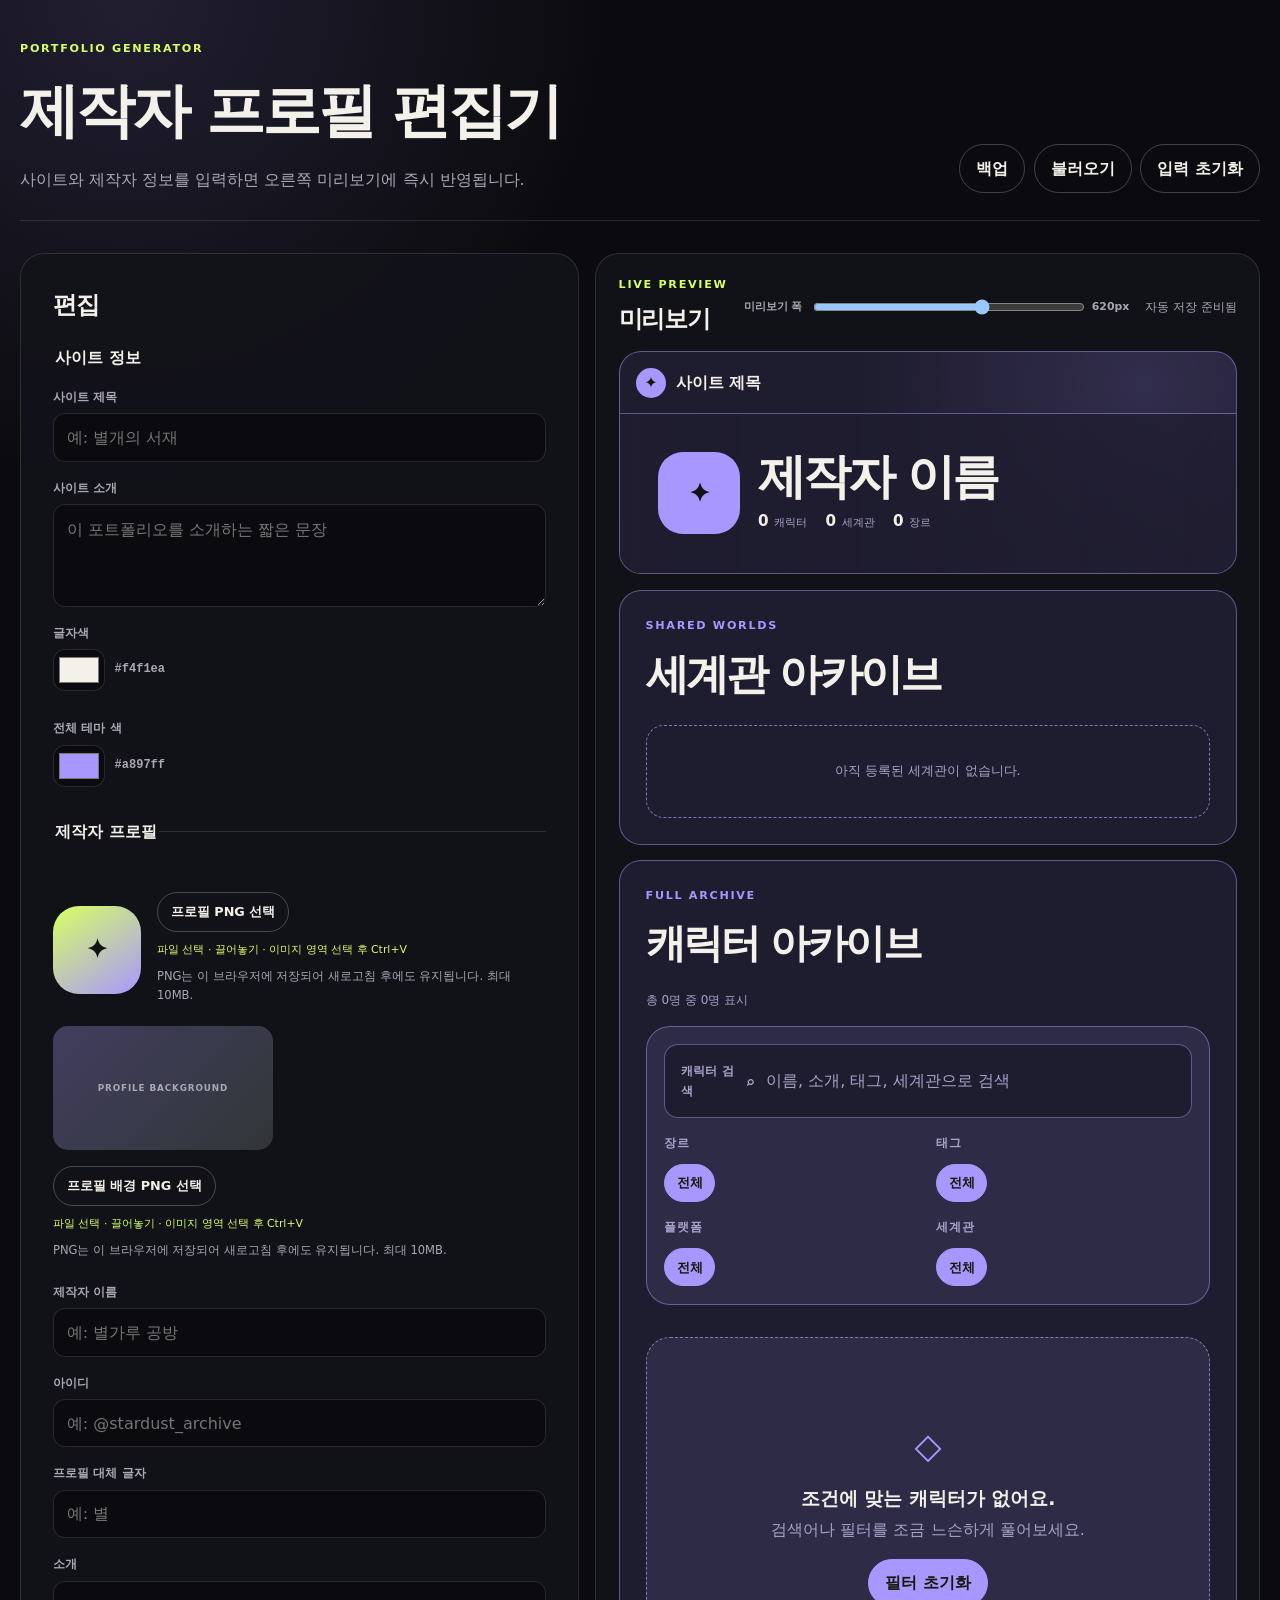
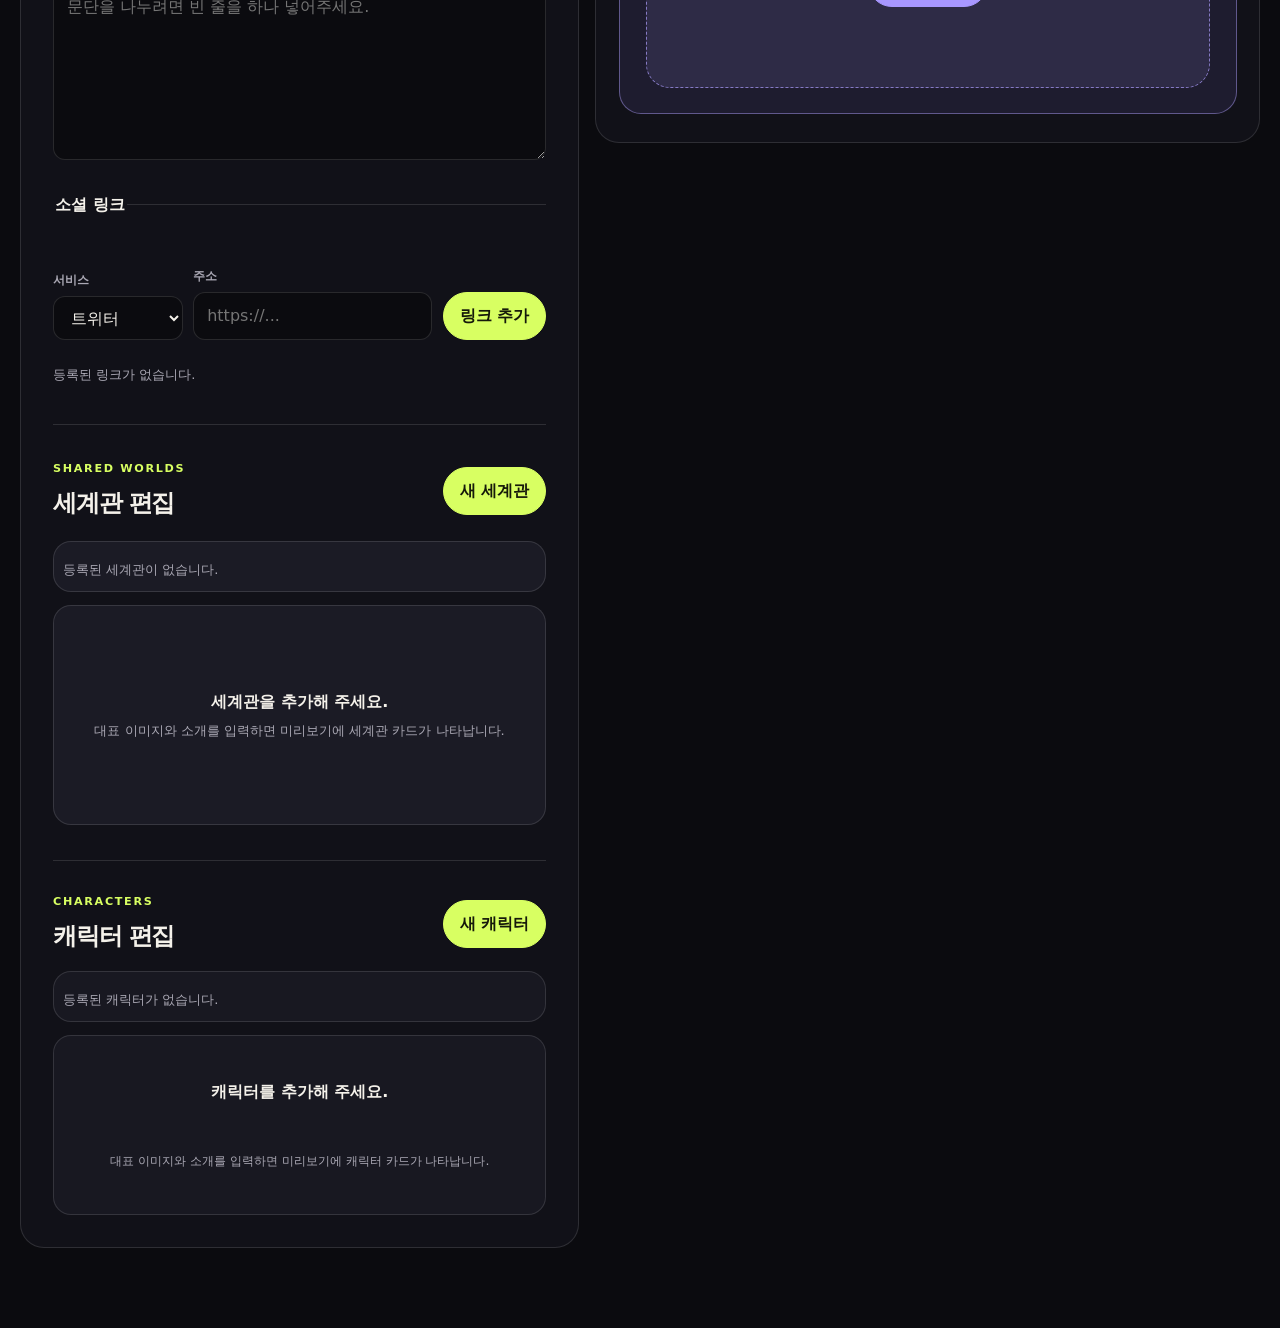
==== commit 30e2b10e: "Create index.html" ====
--- a/index.html
+++ b/index.html
@@ -3,812 +3,16 @@
 <head>
   <meta charset="utf-8">
   <meta name="viewport" content="width=device-width, initial-scale=1">
-  <title>AI 캐릭터 포트폴리오 생성기</title>
-  <link rel="stylesheet" href="./generator.css">
+  <meta http-equiv="refresh" content="0; url=./generator/">
+  <title>포트폴리오 생성기</title>
+  <script>
+    window.location.replace("./generator/");
+  </script>
 </head>
 <body>
-  <header class="app-header">
-    <div>
-      <p class="eyebrow">PORTFOLIO GENERATOR</p>
-      <h1>제작자 프로필 편집기</h1>
-      <p>사이트와 제작자 정보를 입력하면 오른쪽 미리보기에 즉시 반영됩니다.</p>
-    </div>
-
-    <div class="header-actions" aria-label="프로젝트 관리">
-      <details class="backup-menu" id="backupMenu">
-        <summary class="secondary-button">백업</summary>
-        <div class="backup-menu-panel" aria-label="백업 형식 선택">
-          <button id="downloadTextBackupButton" type="button">
-            <strong>텍스트 저장</strong>
-            <small>프로젝트 데이터만 JSON으로 저장</small>
-          </button>
-          <button id="downloadFullBackupButton" type="button">
-            <strong>Netlify 배포 ZIP</strong>
-            <small>현재 포트폴리오와 PNG·MP3를 배포용 ZIP으로 저장</small>
-          </button>
-        </div>
-      </details>
-
-      <label class="secondary-button import-project-button" for="importProjectInput">
-        불러오기
-      </label>
-      <input
-        id="importProjectInput"
-        class="file-input"
-        type="file"
-        accept=".json,.zip,application/json,application/zip"
-      >
-
-      <button id="resetProjectButton" class="secondary-button" type="button">
-        입력 초기화
-      </button>
-    </div>
-  </header>
-
-  <main class="generator-layout">
-    <section class="editor-panel" aria-labelledby="editorTitle">
-      <h2 id="editorTitle">편집</h2>
-
-      <form id="profileForm" novalidate>
-        <fieldset>
-          <legend>사이트 정보</legend>
-
-          <label>
-            <span>사이트 제목</span>
-            <input
-              id="siteTitleInput"
-              type="text"
-              maxlength="60"
-              placeholder="예: 별개의 서재"
-            >
-          </label>
-
-          <label>
-            <span>사이트 소개</span>
-            <textarea
-              id="siteDescriptionInput"
-              rows="3"
-              maxlength="180"
-              placeholder="이 포트폴리오를 소개하는 짧은 문장"
-            ></textarea>
-          </label>
-
-          <div class="site-color-controls" aria-label="사이트 색상">
-            <label class="site-color-control">
-              <span>글자색</span>
-              <span class="site-color-input-row">
-                <input id="siteTextColorInput" type="color" value="#f4f1ea">
-                <output id="siteTextColorValue" for="siteTextColorInput">#f4f1ea</output>
-              </span>
-            </label>
-            <label class="site-color-control">
-              <span>전체 테마 색</span>
-              <span class="site-color-input-row">
-                <input id="siteThemeColorInput" type="color" value="#a897ff">
-                <output id="siteThemeColorValue" for="siteThemeColorInput">#a897ff</output>
-              </span>
-            </label>
-          </div>
-        </fieldset>
-
-        <fieldset>
-          <legend>제작자 프로필</legend>
-
-          <div class="avatar-editor image-drop-zone" data-image-drop-target="avatar" tabindex="0" role="group" aria-label="프로필 이미지 업로드 영역">
-            <div class="avatar-preview" aria-hidden="true">
-              <img id="avatarEditorPreview" alt="" hidden>
-              <span id="avatarEditorFallback">✦</span>
-            </div>
-
-            <div>
-              <label class="file-label" for="avatarInput">
-                프로필 PNG 선택
-              </label>
-              <input
-                id="avatarInput"
-                class="file-input"
-                type="file"
-                accept="image/png"
-              >
-              <p class="image-input-hint">파일 선택 · 끌어놓기 · 이미지 영역 선택 후 Ctrl+V</p>
-              <p
-                id="avatarStorageStatus"
-                class="field-help"
-                role="status"
-                aria-live="polite"
-              >
-                PNG는 이 브라우저에 저장되어 새로고침 후에도 유지됩니다.
-                최대 10MB.
-              </p>
-              <button id="removeAvatarButton" class="text-button" type="button" hidden>
-                이미지 제거
-              </button>
-            </div>
-          </div>
-
-          <div
-            class="profile-background-editor image-drop-zone"
-            data-image-drop-target="profile-background"
-            tabindex="0"
-            role="group"
-            aria-label="프로필 배경 이미지 업로드 영역"
-          >
-            <div class="profile-background-editor-preview" aria-hidden="true">
-              <img id="profileBackgroundEditorPreview" alt="" hidden>
-              <span id="profileBackgroundEditorFallback">PROFILE BACKGROUND</span>
-            </div>
-            <div>
-              <label class="file-label" for="profileBackgroundInput">
-                프로필 배경 PNG 선택
-              </label>
-              <input
-                id="profileBackgroundInput"
-                class="file-input"
-                type="file"
-                accept="image/png"
-              >
-              <p class="image-input-hint">
-                파일 선택 · 끌어놓기 · 이미지 영역 선택 후 Ctrl+V
-              </p>
-              <p
-                id="profileBackgroundStorageStatus"
-                class="field-help"
-                role="status"
-                aria-live="polite"
-              >
-                PNG는 이 브라우저에 저장되어 새로고침 후에도 유지됩니다.
-                최대 10MB.
-              </p>
-              <button
-                id="removeProfileBackgroundButton"
-                class="text-button"
-                type="button"
-                hidden
-              >
-                배경 이미지 제거
-              </button>
-            </div>
-          </div>
-
-          <label>
-            <span>제작자 이름</span>
-            <input
-              id="creatorNameInput"
-              type="text"
-              maxlength="50"
-              placeholder="예: 별가루 공방"
-            >
-          </label>
-
-          <label>
-            <span>아이디</span>
-            <input
-              id="creatorHandleInput"
-              type="text"
-              maxlength="50"
-              placeholder="예: @stardust_archive"
-            >
-          </label>
-
-          <label>
-            <span>프로필 대체 글자</span>
-            <input
-              id="creatorFallbackInput"
-              type="text"
-              maxlength="2"
-              placeholder="예: 별"
-            >
-          </label>
-
-          <label>
-            <span>소개</span>
-            <textarea
-              id="creatorBioInput"
-              rows="6"
-              maxlength="800"
-              placeholder="문단을 나누려면 빈 줄을 하나 넣어주세요."
-            ></textarea>
-          </label>
-        </fieldset>
-
-        <fieldset>
-          <legend>소셜 링크</legend>
-
-          <div class="social-entry">
-            <label>
-              <span>서비스</span>
-              <select id="socialServiceSelect"></select>
-            </label>
-
-            <label>
-              <span>주소</span>
-              <input
-                id="socialUrlInput"
-                type="url"
-                inputmode="url"
-                placeholder="https://..."
-              >
-            </label>
-
-            <button id="addSocialLinkButton" class="primary-button" type="button">
-              링크 추가
-            </button>
-          </div>
-
-          <p id="socialError" class="form-error" role="alert" hidden></p>
-
-          <div id="socialLinkList" class="social-link-list">
-            <p class="empty-message">등록된 링크가 없습니다.</p>
-          </div>
-        </fieldset>
-      </form>
-
-      <section class="world-editor-section" aria-labelledby="worldEditorTitle">
-        <header class="editor-section-heading">
-          <div>
-            <p class="eyebrow">SHARED WORLDS</p>
-            <h2 id="worldEditorTitle">세계관 편집</h2>
-          </div>
-          <button id="addWorldButton" class="primary-button" type="button">
-            새 세계관
-          </button>
-        </header>
-
-        <div class="world-editor-layout">
-          <aside class="world-editor-sidebar" aria-label="세계관 목록">
-            <div id="worldEditorList" class="world-editor-list">
-              <p class="empty-message">등록된 세계관이 없습니다.</p>
-            </div>
-          </aside>
-
-          <div id="worldEditorEmpty" class="world-editor-empty">
-            <strong>세계관을 추가해 주세요.</strong>
-            <p>대표 이미지와 소개를 입력하면 미리보기에 세계관 카드가 나타납니다.</p>
-          </div>
-
-          <form id="worldForm" class="world-form" novalidate hidden>
-            <div class="world-form-actions" aria-label="선택한 세계관 관리">
-              <button id="moveWorldUpButton" class="secondary-button" type="button">
-                위로
-              </button>
-              <button id="moveWorldDownButton" class="secondary-button" type="button">
-                아래로
-              </button>
-              <button id="deleteWorldButton" class="danger-button" type="button">
-                세계관 삭제
-              </button>
-            </div>
-
-            <div class="world-image-editor image-drop-zone" data-image-drop-target="world" tabindex="0" role="group" aria-label="세계관 이미지 업로드 영역">
-              <div class="world-image-editor-preview" aria-hidden="true">
-                <img id="worldImageEditorPreview" alt="" hidden>
-                <span id="worldImageEditorFallback">WORLD</span>
-              </div>
-
-              <div>
-                <label class="file-label" for="worldImageInput">
-                  세계관 대표 PNG 선택
-                </label>
-                <input
-                  id="worldImageInput"
-                  class="file-input"
-                  type="file"
-                  accept="image/png"
-                >
-                <p class="image-input-hint">파일 선택 · 끌어놓기 · 이미지 영역 선택 후 Ctrl+V</p>
-                <p
-                  id="worldImageStorageStatus"
-                  class="field-help"
-                  role="status"
-                  aria-live="polite"
-                >
-                  PNG는 이 브라우저에 저장되어 새로고침 후에도 유지됩니다. 최대 10MB.
-                </p>
-                <button id="removeWorldImageButton" class="text-button" type="button" hidden>
-                  이미지 제거
-                </button>
-              </div>
-            </div>
-
-            <label>
-              <span>세계관 이름</span>
-              <input
-                id="worldNameInput"
-                type="text"
-                placeholder="예: 별의 왕관"
-              >
-            </label>
-
-            <label>
-              <span>부제</span>
-              <input
-                id="worldSubtitleInput"
-                type="text"
-                placeholder="예: 사라진 별과 패전국을 둘러싼 왕국 연대기"
-              >
-            </label>
-
-            <label>
-              <span>태그</span>
-              <input
-                id="worldTagsInput"
-                type="text"
-                placeholder="왕국, 천문, 정치극"
-              >
-              <small class="field-help">쉼표로 구분해 주세요.</small>
-            </label>
-
-            <label>
-              <span>세계관 소개</span>
-              <textarea
-                id="worldDescriptionInput"
-                rows="7"
-                placeholder="문단을 나누려면 빈 줄을 하나 넣어주세요."
-              ></textarea>
-            </label>
-
-            <details
-              class="world-music-editor music-editor editor-fold"
-              aria-labelledby="worldMusicTitle"
-            >
-              <summary class="editor-fold-summary">
-                <span>
-                  <strong class="field-label" id="worldMusicTitle">음악</strong>
-                  <small>세계관과 어울리는 MP3 또는 YouTube 음악을 등록합니다.</small>
-                </span>
-                <b aria-hidden="true">⌄</b>
-              </summary>
-              <div class="editor-fold-body">
-                <div class="editor-fold-action-row">
-                  <button id="addWorldMusicButton" class="secondary-button" type="button">트랙 추가</button>
-                </div>
-                <p class="field-help">MP3는 브라우저에 저장되고 전체 백업 ZIP에 포함됩니다. YouTube는 링크만 저장됩니다.</p>
-                <div id="worldMusicList" class="music-editor-list">
-                  <p class="empty-message">등록된 음악이 없습니다.</p>
-                </div>
-              </div>
-            </details>
-
-            <details
-              class="world-character-link-editor editor-fold"
-              aria-labelledby="worldCharacterLinkTitle"
-            >
-              <summary class="editor-fold-summary">
-                <span>
-                  <strong class="field-label" id="worldCharacterLinkTitle">연결 캐릭터</strong>
-                  <small>현재 세계관에 포함할 캐릭터를 선택합니다.</small>
-                </span>
-                <b aria-hidden="true">⌄</b>
-              </summary>
-              <div class="editor-fold-body">
-                <div id="worldCharacterLinkList" class="world-character-link-list">
-                  <p class="empty-message">등록된 캐릭터가 없습니다.</p>
-                </div>
-              </div>
-            </details>
-
-            <details class="world-section-editor editor-fold" aria-labelledby="worldSectionsTitle">
-              <summary class="editor-fold-summary">
-                <span>
-                  <strong class="field-label" id="worldSectionsTitle">추가 정보</strong>
-                  <small>세계의 핵심, 주요 갈등처럼 상세창에 표시할 내용을 추가합니다.</small>
-                </span>
-                <b aria-hidden="true">⌄</b>
-              </summary>
-              <div class="editor-fold-body">
-                <div class="editor-fold-action-row">
-                  <button id="addWorldSectionButton" class="secondary-button" type="button">항목 추가</button>
-                </div>
-                <div id="worldSectionList" class="world-section-editor-list">
-                  <p class="empty-message">추가 정보가 없습니다.</p>
-                </div>
-              </div>
-            </details>
-          </form>
-        </div>
-      </section>
-
-      <section class="character-editor-section" aria-labelledby="characterEditorTitle">
-        <header class="character-editor-heading">
-          <div>
-            <p class="eyebrow">CHARACTERS</p>
-            <h2 id="characterEditorTitle">캐릭터 편집</h2>
-          </div>
-          <button id="addCharacterButton" class="primary-button" type="button">
-            새 캐릭터
-          </button>
-        </header>
-
-        <div class="character-editor-layout">
-          <aside class="character-editor-sidebar" aria-label="캐릭터 목록">
-            <div id="characterEditorList" class="character-editor-list">
-              <p class="empty-message">등록된 캐릭터가 없습니다.</p>
-            </div>
-          </aside>
-
-          <div id="characterEditorEmpty" class="character-editor-empty">
-            <strong>캐릭터를 추가해 주세요.</strong>
-            <p>대표 이미지와 소개를 입력하면 미리보기에 캐릭터 카드가 나타납니다.</p>
-          </div>
-
-          <form id="characterForm" class="character-form" novalidate hidden>
-            <div class="character-form-actions" aria-label="선택한 캐릭터 관리">
-              <button id="moveCharacterUpButton" class="secondary-button" type="button">위로</button>
-              <button id="moveCharacterDownButton" class="secondary-button" type="button">아래로</button>
-              <button id="deleteCharacterButton" class="character-danger-button" type="button">캐릭터 삭제</button>
-            </div>
-
-            <details class="character-image-editor editor-fold image-drop-zone" data-image-drop-target="character" tabindex="0" aria-labelledby="characterImagesTitle" open>
-              <summary class="editor-fold-summary">
-                <span>
-                  <strong class="character-field-label" id="characterImagesTitle">캐릭터 이미지</strong>
-                  <small>PNG 이미지를 최대 5장까지 등록할 수 있습니다. 첫 이미지가 대표 이미지입니다.</small>
-                </span>
-                <b aria-hidden="true">⌄</b>
-              </summary>
-              <div class="editor-fold-body">
-                <div class="editor-fold-action-row">
-                  <label class="file-label" for="characterImageInput">PNG 추가</label>
-                  <input id="characterImageInput" class="file-input" type="file" accept="image/png" multiple>
-                </div>
-                <p class="image-input-hint">파일 선택 · 끌어놓기 · 이미지 영역 선택 후 Ctrl+V</p>
-                <p id="characterImageStorageStatus" class="field-help" role="status" aria-live="polite">
-                  PNG는 이 브라우저에 저장되어 새로고침 후에도 유지됩니다. 이미지당 최대 10MB.
-                </p>
-                <div id="characterImageList" class="character-image-list">
-                  <p class="empty-message">등록된 이미지가 없습니다.</p>
-                </div>
-              </div>
-            </details>
-
-            <label>
-              <span>캐릭터 이름</span>
-              <input id="characterNameInput" type="text" placeholder="예: 리라 베일">
-            </label>
-
-            <label>
-              <span>부제</span>
-              <input id="characterSubtitleInput" type="text" placeholder="예: 별을 잃어버린 천문학자">
-            </label>
-
-            <label>
-              <span>세계관</span>
-              <select id="characterWorldSelect"></select>
-            </label>
-
-            <label class="character-featured-option">
-              <input id="characterFeaturedInput" type="checkbox">
-              <span>
-                <strong>추천 캐릭터로 표시</strong>
-                <small>추천 캐릭터는 최대 3명까지 지정할 수 있습니다.</small>
-              </span>
-            </label>
-
-            <details class="character-genre-editor editor-fold" aria-labelledby="characterGenresTitle" open>
-              <summary class="editor-fold-summary">
-                <span>
-                  <strong class="character-field-label" id="characterGenresTitle">장르</strong>
-                  <small>관리자 카탈로그에 등록된 장르에서 선택합니다.</small>
-                </span>
-                <b aria-hidden="true">⌄</b>
-              </summary>
-              <div class="editor-fold-body">
-                <div id="characterGenreList" class="character-option-grid"></div>
-              </div>
-            </details>
-
-            <label>
-              <span>태그</span>
-              <input id="characterTagsInput" type="text" placeholder="천문학자, 쌍방구원, 느린관계">
-              <small class="field-help">쉼표로 구분해 주세요.</small>
-            </label>
-
-            <label>
-              <span>캐릭터 소개</span>
-              <textarea id="characterDescriptionInput" rows="7" placeholder="문단을 나누려면 빈 줄을 하나 넣어주세요."></textarea>
-            </label>
-
-            <details
-              class="character-music-editor music-editor editor-fold"
-              aria-labelledby="characterMusicTitle"
-            >
-              <summary class="editor-fold-summary">
-                <span>
-                  <strong class="character-field-label" id="characterMusicTitle">음악</strong>
-                  <small>캐릭터와 어울리는 MP3 또는 YouTube 음악을 등록합니다.</small>
-                </span>
-                <b aria-hidden="true">⌄</b>
-              </summary>
-              <div class="editor-fold-body">
-                <div class="editor-fold-action-row">
-                  <button id="addCharacterMusicButton" class="secondary-button" type="button">트랙 추가</button>
-                </div>
-                <p class="field-help">MP3는 브라우저에 저장되고 전체 백업 ZIP에 포함됩니다. YouTube는 링크만 저장됩니다.</p>
-                <div id="characterMusicList" class="music-editor-list">
-                  <p class="empty-message">등록된 음악이 없습니다.</p>
-                </div>
-              </div>
-            </details>
-
-            <details class="character-platform-editor editor-fold" aria-labelledby="characterPlatformsTitle">
-              <summary class="editor-fold-summary">
-                <span>
-                  <strong class="character-field-label" id="characterPlatformsTitle">플랫폼</strong>
-                  <small>플랫폼을 선택하고 캐릭터 페이지 주소를 입력합니다.</small>
-                </span>
-                <b aria-hidden="true">⌄</b>
-              </summary>
-              <div class="editor-fold-body">
-                <div id="characterPlatformList" class="character-platform-editor-list"></div>
-              </div>
-            </details>
-
-            <details class="character-content-editor editor-fold" aria-labelledby="characterContentsTitle">
-              <summary class="editor-fold-summary">
-                <span>
-                  <strong class="character-field-label" id="characterContentsTitle">추가 콘텐츠</strong>
-                  <small>제작 비하인드, 과거, 비밀 설정처럼 상세창에 표시할 내용을 추가합니다.</small>
-                </span>
-                <b aria-hidden="true">⌄</b>
-              </summary>
-              <div class="editor-fold-body">
-                <div class="editor-fold-action-row">
-                  <button id="addCharacterContentButton" class="secondary-button" type="button">항목 추가</button>
-                </div>
-                <div id="characterContentList" class="character-content-editor-list">
-                  <p class="empty-message">추가 콘텐츠가 없습니다.</p>
-                </div>
-              </div>
-            </details>
-          </form>
-        </div>
-      </section>
-    </section>
-
-    <section class="preview-panel" aria-labelledby="previewTitle">
-      <div class="preview-toolbar">
-        <div>
-          <p class="eyebrow">LIVE PREVIEW</p>
-          <h2 id="previewTitle">미리보기</h2>
-        </div>
-        <label class="preview-width-control" for="previewWidthInput">
-          <span>미리보기 폭</span>
-          <input id="previewWidthInput" type="range" min="380" max="760" step="10" value="620">
-          <output id="previewWidthOutput" for="previewWidthInput">620px</output>
-        </label>
-        <span id="saveStatus" class="save-status" role="status" aria-live="polite">자동 저장 준비 중</span>
-      </div>
-
-      <div class="preview-viewport" id="previewViewport">
-        <div class="preview-canvas" id="previewCanvas">
-      <article class="portfolio-preview">
-        <header class="preview-brand">
-          <span class="preview-brand-mark" aria-hidden="true">✦</span>
-          <strong id="previewSiteTitle">사이트 제목</strong>
-        </header>
-
-        <div class="preview-profile">
-          <div class="preview-profile-background" aria-hidden="true">
-            <img id="previewProfileBackgroundImage" alt="" hidden>
-          </div>
-
-          <div class="preview-avatar" aria-hidden="true">
-            <img id="previewAvatarImage" alt="" hidden>
-            <span id="previewAvatarFallback">✦</span>
-          </div>
-
-          <div class="preview-profile-copy">
-            <p id="previewSiteDescription" class="preview-manifesto"></p>
-            <h3 id="previewCreatorName">제작자 이름</h3>
-            <p id="previewCreatorHandle" class="preview-handle"></p>
-            <div id="previewCreatorBio" class="preview-bio"></div>
-            <div id="previewCreatorLinks" class="preview-social-links"></div>
-            <div class="hero-stats" aria-label="아카이브 요약">
-              <div><strong id="previewCharacterCount">0</strong><span>캐릭터</span></div>
-              <div><strong id="previewWorldCount">0</strong><span>세계관</span></div>
-              <div><strong id="previewGenreCount">0</strong><span>장르</span></div>
-            </div>
-          </div>
-        </div>
-      </article>
-
-      <section class="stardust-character-preview character-featured-preview" id="previewFeaturedSection" aria-labelledby="previewFeaturedTitle" hidden>
-        <div class="character-preview-heading">
-          <div>
-            <p class="eyebrow">FEATURED CHARACTERS</p>
-            <h2 id="previewFeaturedTitle">추천 캐릭터</h2>
-          </div>
-          <p>지금 가장 먼저 만나볼 캐릭터입니다.</p>
-        </div>
-        <div class="character-featured-grid" id="previewFeaturedGrid"></div>
-      </section>
-
-      <section class="stardust-world-preview" id="previewWorldSection" aria-labelledby="previewWorldTitle">
-        <div class="world-preview-section-heading">
-          <div>
-            <p class="eyebrow">SHARED WORLDS</p>
-            <h2 id="previewWorldTitle">세계관 아카이브</h2>
-          </div>
-          <p>서로의 이야기가 이어지는 세계를 먼저 둘러보세요.</p>
-        </div>
-
-        <div class="world-grid" id="previewWorldGrid"></div>
-        <div class="archive-toggle-wrap" id="previewWorldToggleWrap" hidden>
-          <button
-            class="archive-toggle"
-            id="previewWorldToggle"
-            type="button"
-            aria-controls="previewWorldGrid"
-            aria-expanded="false"
-          >
-            <span>세계관 더보기</span>
-            <b aria-hidden="true">↓</b>
-          </button>
-        </div>
-        <p id="previewWorldEmpty" class="world-preview-empty">
-          아직 등록된 세계관이 없습니다.
-        </p>
-      </section>
-
-      <section class="stardust-character-preview character-archive-preview" id="previewCharacterSection" aria-labelledby="previewCharacterTitle">
-        <div class="character-preview-heading character-archive-heading">
-          <div>
-            <p class="eyebrow">FULL ARCHIVE</p>
-            <h2 id="previewCharacterTitle">캐릭터 아카이브</h2>
-          </div>
-          <p id="previewCharacterResultSummary" aria-live="polite">총 0명 중 0명 표시</p>
-        </div>
-
-        <div class="controls" aria-label="캐릭터 검색 및 필터">
-          <label class="search-box">
-            <span class="sr-only">캐릭터 검색</span>
-            <span aria-hidden="true">⌕</span>
-            <input
-              id="previewCharacterSearchInput"
-              type="search"
-              placeholder="이름, 소개, 태그, 세계관으로 검색"
-              autocomplete="off"
-            >
-          </label>
-
-          <div class="filter-row">
-            <div class="filter-group" aria-labelledby="previewGenreFilterLabel">
-              <span class="filter-label" id="previewGenreFilterLabel">장르</span>
-              <div class="chip-list" id="previewGenreFilters"></div>
-            </div>
-            <div class="filter-group" aria-labelledby="previewTagFilterLabel">
-              <span class="filter-label" id="previewTagFilterLabel">태그</span>
-              <div class="chip-list" id="previewTagFilters"></div>
-            </div>
-            <div class="filter-group" aria-labelledby="previewPlatformFilterLabel">
-              <span class="filter-label" id="previewPlatformFilterLabel">플랫폼</span>
-              <div class="chip-list" id="previewPlatformFilters"></div>
-            </div>
-            <div class="filter-group filter-group--world" aria-labelledby="previewWorldFilterLabel">
-              <span class="filter-label" id="previewWorldFilterLabel">세계관</span>
-              <div class="chip-list" id="previewWorldFilters"></div>
-            </div>
-          </div>
-        </div>
-
-        <div class="character-preview-grid" id="previewCharacterGrid"></div>
-        <div class="character-archive-toggle-wrap" id="previewCharacterToggleWrap" hidden>
-          <button class="character-archive-toggle" id="previewCharacterToggle" type="button" aria-controls="previewCharacterGrid" aria-expanded="false">
-            <span>캐릭터 더보기</span>
-            <b aria-hidden="true">↓</b>
-          </button>
-        </div>
-        <div class="empty-state" id="previewCharacterEmpty" hidden>
-          <span>◇</span>
-          <h3>조건에 맞는 캐릭터가 없어요.</h3>
-          <p>검색어나 필터를 조금 느슨하게 풀어보세요.</p>
-          <button class="primary-button" id="previewCharacterResetFilters" type="button">필터 초기화</button>
-        </div>
-      </section>
-        </div>
-      </div>
-    </section>
-  </main>
-
-
-  <dialog class="filter-picker" id="previewCharacterFilterPicker" aria-labelledby="previewCharacterFilterPickerTitle">
-    <div class="filter-picker-shell">
-      <header class="filter-picker-header">
-        <div>
-          <p class="eyebrow">FILTER</p>
-          <h2 id="previewCharacterFilterPickerTitle">필터 선택</h2>
-          <p class="filter-picker-hint">여러 항목을 동시에 선택할 수 있습니다.</p>
-        </div>
-        <button
-          class="filter-picker-close"
-          id="previewCharacterFilterPickerClose"
-          type="button"
-          aria-label="필터 선택 닫기"
-        >×</button>
-      </header>
-
-      <label class="filter-picker-search">
-        <span aria-hidden="true">⌕</span>
-        <input
-          id="previewCharacterFilterPickerSearch"
-          type="search"
-          placeholder="목록에서 검색"
-          autocomplete="off"
-        >
-      </label>
-
-      <div class="filter-picker-options" id="previewCharacterFilterPickerOptions"></div>
-      <p class="filter-picker-empty" id="previewCharacterFilterPickerEmpty" hidden>
-        일치하는 항목이 없습니다.
-      </p>
-    </div>
-  </dialog>
-
-  <dialog class="character-preview-modal" id="characterPreviewModal" aria-labelledby="characterPreviewModalTitle">
-    <div class="character-preview-modal-shell">
-      <button class="character-preview-modal-close" id="characterPreviewModalClose" type="button" aria-label="캐릭터 상세 닫기">×</button>
-      <div class="character-preview-gallery">
-        <header class="character-preview-identity">
-          <h2 id="characterPreviewModalTitle"></h2>
-          <p id="characterPreviewModalSummary"></p>
-        </header>
-        <div class="character-preview-main-image-wrap">
-          <img id="characterPreviewMainImage" src="" alt="" hidden>
-          <div id="characterPreviewMainImageFallback" class="character-preview-main-image-fallback">CHARACTER</div>
-        </div>
-        <div class="character-preview-thumbnails" id="characterPreviewThumbnails" hidden></div>
-        <div class="character-preview-platform-rail" id="characterPreviewPlatforms"></div>
-      </div>
-      <article class="character-preview-modal-content">
-        <div class="character-preview-kicker" id="characterPreviewKicker"></div>
-        <div class="character-preview-tag-list" id="characterPreviewModalTags"></div>
-        <section class="soundtrack-panel" id="characterPreviewSoundtrack" aria-label="캐릭터 음악" hidden></section>
-        <div class="character-preview-description" id="characterPreviewModalDescription"></div>
-        <section class="character-preview-world-panel" id="characterPreviewWorldPanel" hidden>
-          <button class="character-preview-world-button" id="characterPreviewWorldButton" type="button">
-            <span>
-              <small>SHARED WORLD</small>
-              <strong id="characterPreviewWorldName"></strong>
-              <em id="characterPreviewWorldSummary"></em>
-            </span>
-            <b>세계 구경하기 ↗</b>
-          </button>
-        </section>
-        <section class="character-preview-content-section" id="characterPreviewContentSection" hidden>
-          <div class="character-preview-content-list" id="characterPreviewContents"></div>
-        </section>
-      </article>
-    </div>
-  </dialog>
-
-  <dialog class="world-modal" id="worldPreviewModal" aria-labelledby="worldPreviewModalTitle">
-    <div class="world-modal-shell">
-      <button class="world-preview-modal-close" id="worldPreviewModalClose" type="button" aria-label="세계관 상세 닫기">×</button>
-      <div class="world-cover-panel">
-        <img id="worldPreviewModalImage" src="" alt="" hidden>
-        <div id="worldPreviewModalImageFallback" class="world-cover-fallback">WORLD ARCHIVE</div>
-      </div>
-      <article class="world-modal-content">
-        <p class="modal-kicker">WORLD ARCHIVE</p>
-        <h2 id="worldPreviewModalTitle"></h2>
-        <p class="world-modal-summary" id="worldPreviewModalSummary"></p>
-        <div class="world-preview-tag-list" id="worldPreviewModalTags"></div>
-        <section class="soundtrack-panel" id="worldPreviewSoundtrack" aria-label="세계관 음악" hidden></section>
-        <div class="world-modal-description" id="worldPreviewModalDescription"></div>
-        <div class="world-section-list" id="worldPreviewModalSections"></div>
-
-        <section class="world-character-section" id="worldPreviewCharacterSection" aria-labelledby="worldPreviewCharacterHeading">
-          <div class="panel-heading">
-            <p class="eyebrow">CHARACTERS IN THIS WORLD</p>
-            <h3 id="worldPreviewCharacterHeading">이 세계의 캐릭터</h3>
-          </div>
-          <div class="world-character-list" id="worldPreviewCharacterList"></div>
-        </section>
-      </article>
-    </div>
-  </dialog>
-  <script src="../shared/admin-catalog.js"></script>
-  <script src="../shared/empty-project.js"></script>
-  <script src="./generator.js" defer></script>
+  <p>
+    생성기로 이동하지 않으면
+    <a href="./generator/">여기를 눌러주세요.</a>
+  </p>
 </body>
 </html>
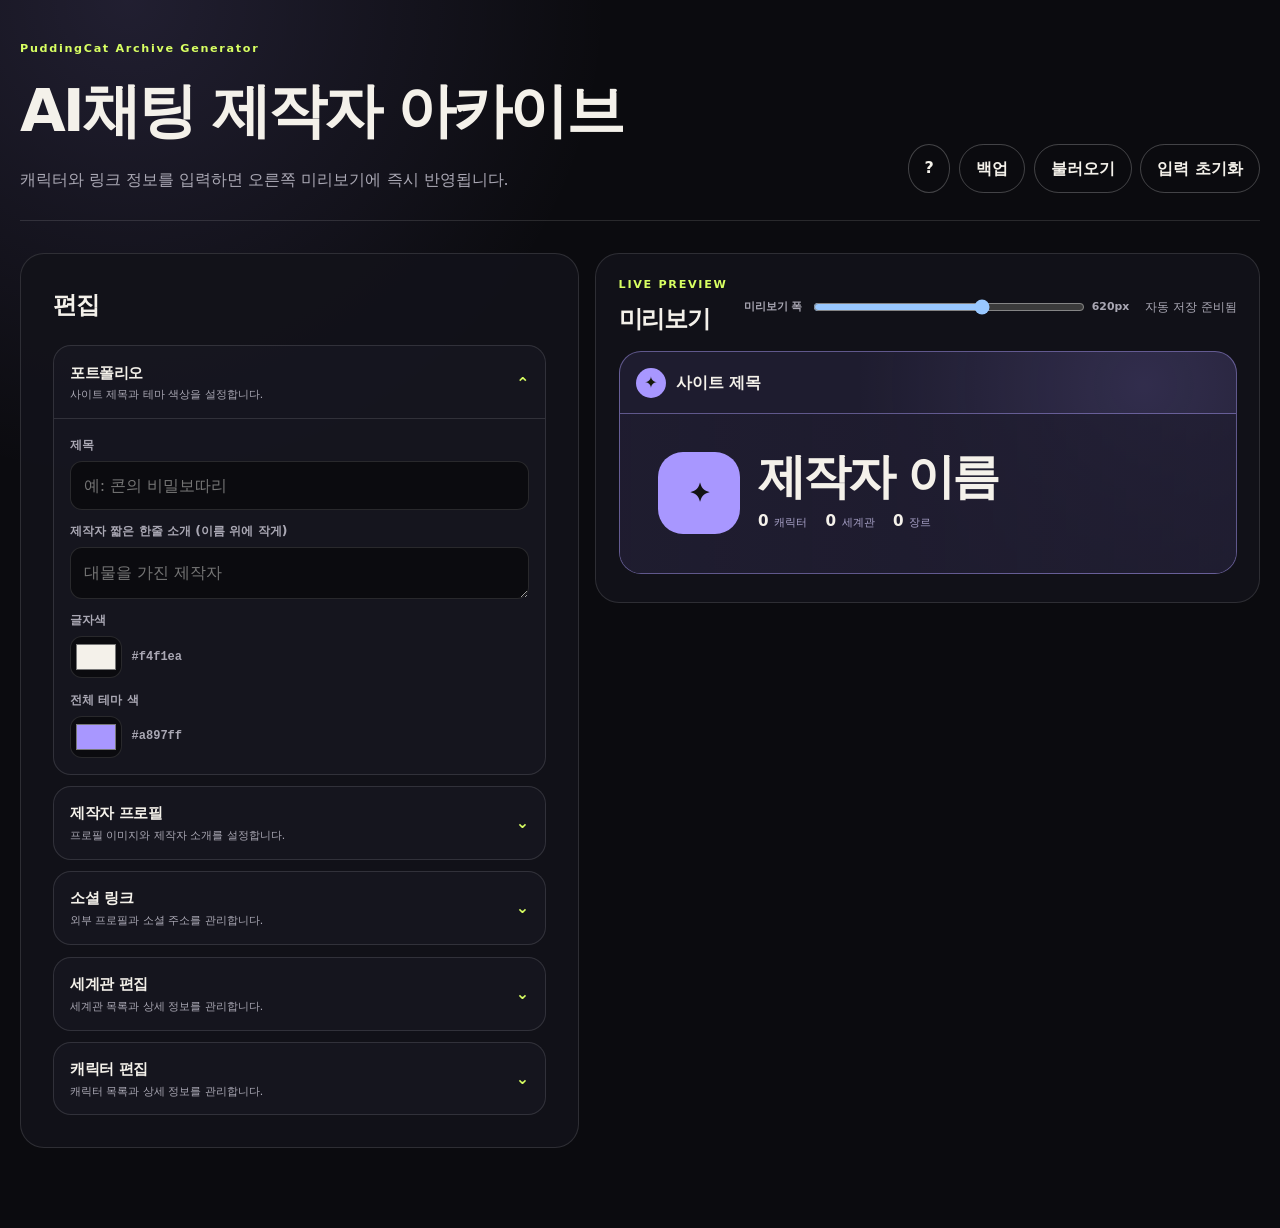
==== commit 7f5f2361: "Update index.html" ====
--- a/index.html
+++ b/index.html
@@ -4,7 +4,7 @@
   <meta charset="utf-8">
   <meta name="viewport" content="width=device-width, initial-scale=1">
   <meta http-equiv="refresh" content="0; url=./generator/">
-  <title>포트폴리오 생성기</title>
+  <title>푸딩냥아카이브생성기</title>
   <script>
     window.location.replace("./generator/");
   </script>
